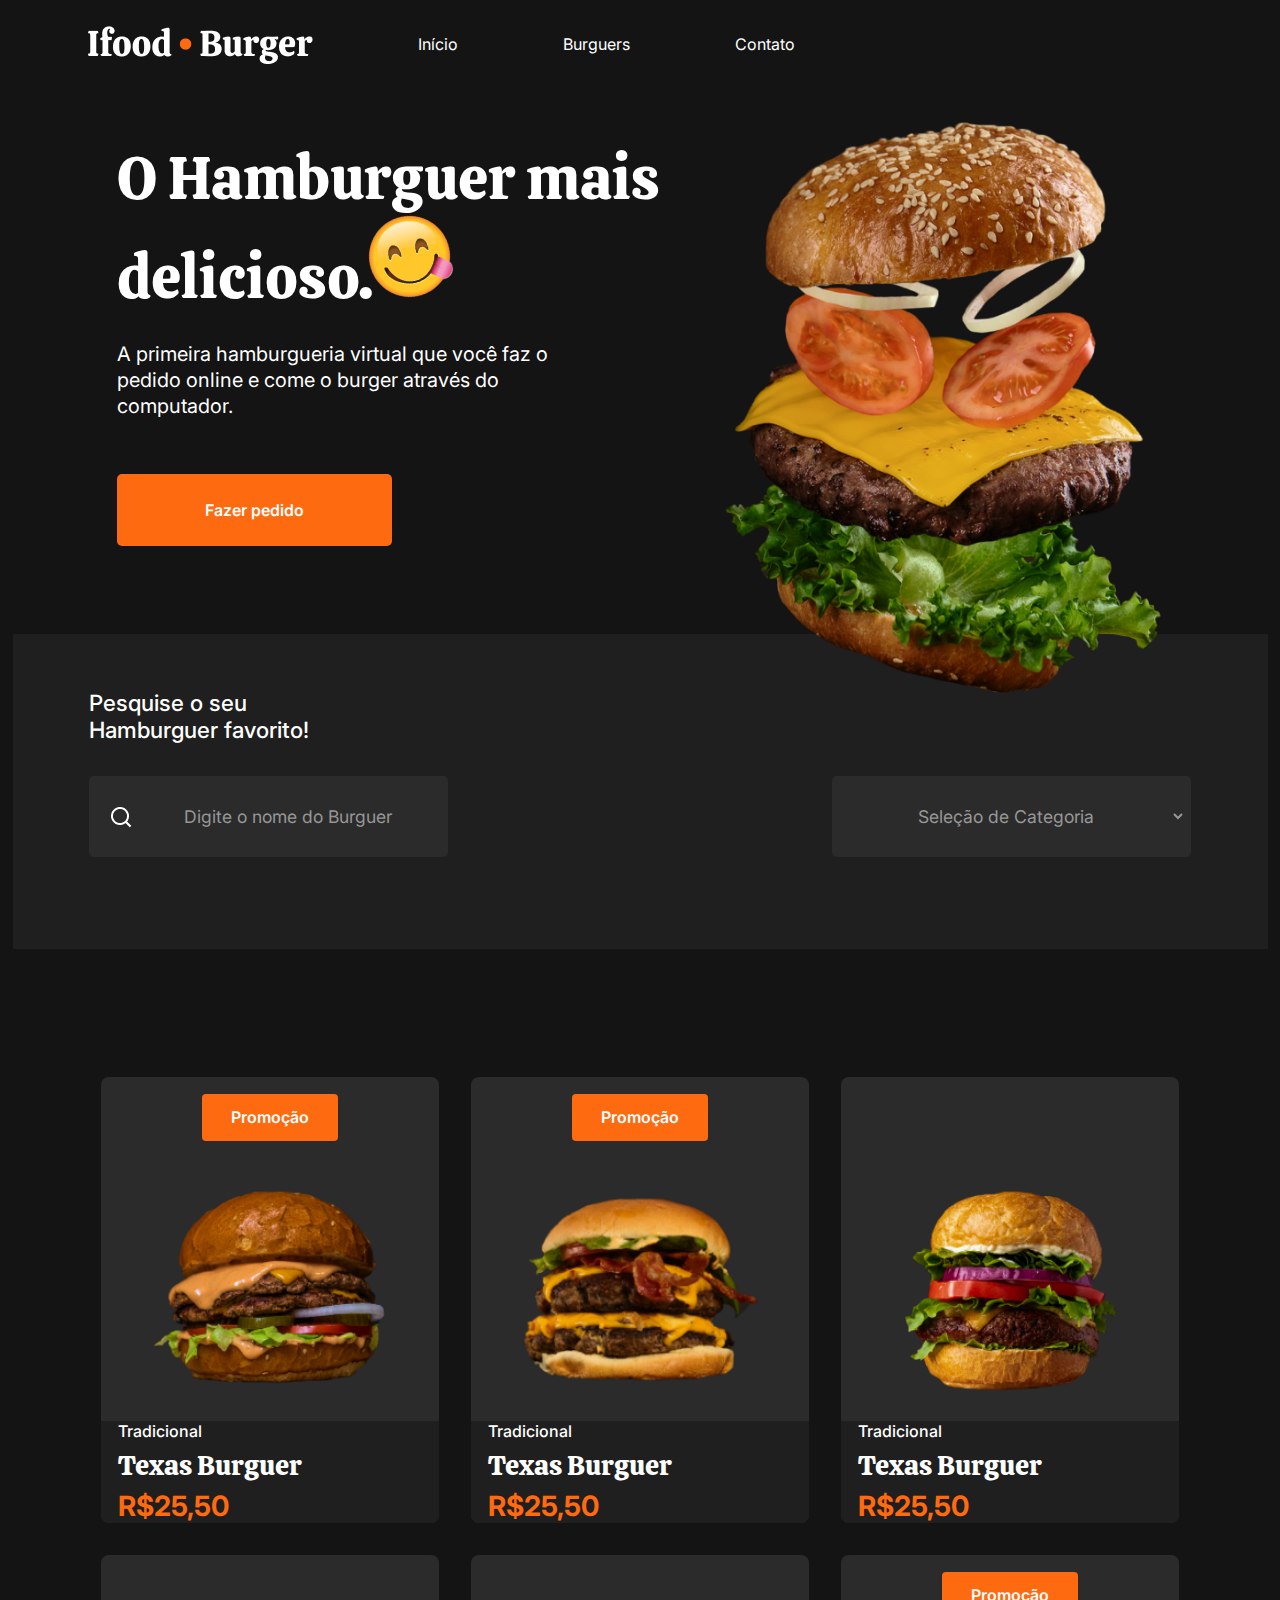
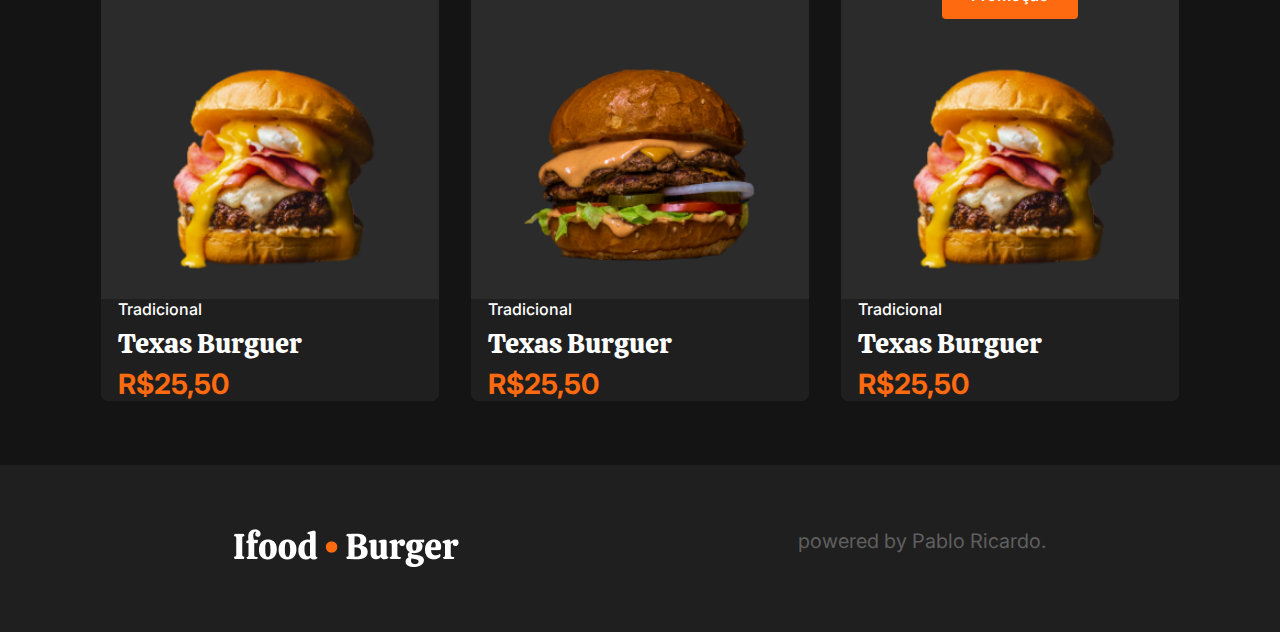
==== Pablo Ricardo - 3B/INDEX - HAMBURGUERIA/view/index.html @ e7a3b38d "Add files via upload" ====
<!DOCTYPE html>
<html lang="pt-br">
        <head>
    <meta charset="UTF-8">
    <meta name="viewport" content="width=device-width, initial-scale=1.0">
    <title>Ifood - Burguer</title>
    <link rel="stylesheet" href="../css/styles.css">
    <link rel="IMAGES-BURGER" type="icon" href="../src/IMAGES-BURGER/Ifood • Burger.png">

        </head>
            <body>
                <!-- Criando menu -->
                    <header id="cabecalho">

                        <!-- Organização do menu -->
                        <nav class="container">
                            <img src="../src/IMAGES-BURGER/Ifood • Burger.png" alt="Hamburguer delicioso gigante">
                            <a class="links-ancora" href="">Início</a>
                            <a class="links-ancora" href="">Burguers</a>
                            <a class="links-ancora" href="">Contato</a>
                        </nav>

                    </header>

                    <!-- Abertura da tag semântica principal -->


                    <section class="section-one">
                
                            <div class="container-one">           

                                    <span class="titulo">O Hamburguer mais delicioso. <img  class="emoji-hungry" src="../src/IMAGES-BURGER/emoji ofc.png" alt="emoji com fome"></span>

                                    <p class="texto-ancora">A primeira hamburgueria virtual que você faz o pedido online e come o burger através do computador.</p>

                                    <button class="btn-pedido">
                                        <span><a href="#" class="btn-texto">Fazer pedido</a></span>
                                    </button>
            
                            </div>
                                    <img src="../src/IMAGES-BURGER/Burger-principal.png" alt="Picture do Burguer Principal" class="burguer-img">


                    </section>

                    <!-- Compartimento da zona de pesquisa -->

                    <section class="section-two">
            
                            <!-- Abertura da pesquisa -->
                                        
                            <h2>Pesquise o seu Hamburguer favorito!</h2>

                            <div class="section-two-inputs">
                                    <input class="inputs lupa" type="search" placeholder="Digite o nome do Burguer">
                                
                                    <select class="inputs categoria">

                                        <option>Seleção de Categoria</option>

                                    </select>
                            </div>

                            <!-- Seleção da categoria -->
                                    <div>

                                    </div>

                    
                    </section>  

                     <!-- Abrindo o catálogo dos burguers -->
                    <main class="source-catalog">
                

                            

                                <!-- Criando propaganda do produto 1 -->

                                <a class="products-item" href="#">
                                    <div class="promocao">Promoção</div>
                                    <img src="../src/IMAGES-BURGER/burger1.png" alt="Hamburguer 1 do catálogo" class="products_image">
                                    <div class="infor">
                                        <span class="products products products-category">Tradicional</span>
                                        <span class="products products products-name">Texas Burguer</span>
                                        <span class="products products products-price">R$25,50</span>
                                    </div>
                                </a>

                                <!-- Propaganda do produto 2 -->

                                <a class="products-item" href="#">
                                    <div class="promocao">Promoção</div>
                                    <img src="../src/IMAGES-BURGER/burger2.png" alt="Hamburguer 2 do catálogo" class="products_image">
                                    <div class="infor">
                                        <span class="products products-category">Tradicional</span>
                                        <span class="products products-name">Texas Burguer</span>
                                        <span class="products products-price">R$25,50</span>
                                    </div>
                                </a>

                                <!-- Propaganda do produto 3 -->

                                <a class="products-item" href="#">

                                    <img src="../src/IMAGES-BURGER/burger3.png" alt="Hamburguer 3 do catálogo" class="products_image">
                                    <div class="infor">
                                        <span class="products products-category">Tradicional</span>
                                        <span class="products products-name">Texas Burguer</span>
                                        <span class="products products-price">R$25,50</span>
                                    </div>
                                </a>

                            

                       
                                <!-- Propaganda do produto 4 -->

                                <a class="products-item" href="#">

                                    <img src="../src/IMAGES-BURGER/burger4.png" alt="Hamburguer 4 do catálogo" class="products_image">
                                    <div class="infor">
                                        <span class="products products-category">Tradicional</span>
                                        <span class="products products-name">Texas Burguer</span>
                                        <span class="products products-price">R$25,50</span>
                                    </div>
                                </a>

                                <!-- Propaganda do produto 5 -->

                                <a class="products-item" href="#">

                                    <img src="../src/IMAGES-BURGER/burger1.png" alt="Hamburguer 5 do catálogo" class="products_image">
                                    <div class="infor">
                                        <span class="products products-category">Tradicional</span>
                                        <span class="products products-name">Texas Burguer</span>
                                        <span class="products products-price">R$25,50</span>
                                    </div>
                                </a>

                                <!-- Propaganda do produto 6 -->

                                <a class="products-item" href="#">
                                    <div class="promocao">Promoção</div>
                                    <img src="../src/IMAGES-BURGER/burger4.png" alt="Hamburguer 6 do catálogo" class="products_image">
                                    <div class="infor">
                                        <span class="products products products-category">Tradicional</span>
                                        <span class="products products products-name">Texas Burguer</span>
                                        <span class="products products products-price">R$25,50</span>
                                    </div>
                                </a>
                                
             
                    </main>
        
                    <footer class="rodape">
                        <img src="../src/IMAGES-BURGER/Ifood • Burger.png" alt="">
                        <p>powered by Pablo Ricardo.</p>
                    </footer>
                    <!-- Início do rodapé -->
            </body> 
        </html>
---- Pablo Ricardo - 3B/INDEX - HAMBURGUERIA/css/styles.css ----
/* Importações de fonte */
       @import url('https://fonts.googleapis.com/css2?family=Calistoga&display=swap');
        @import url('https://fonts.googleapis.com/css2?family=Inter:wght@100..900&display=swap');


        /* FORMATAÇÕES GERAIS */
*{
    margin: 0;
    padding: 0;
    box-sizing: border-box;
}

body{
    background-color: #141414;
    color: white;
 
}

        /* FORMATAÇÃO DO MENU */
#cabecalho{
    display: flex;
    height: 10vh;
    width: 100%;
    max-width: 1255px;
    margin: auto;
    align-items: center;
}

.container{
    display: flex;
    gap: 105px;
    align-items: center;
    width: 100%;
    margin: auto;
    max-width: 1255px;
    padding: 0 6%;
}

.links-ancora{
    text-decoration: none;
    color: white;
    line-height: 33.6px;
    font-size: 1rem;
    font-weight: 400;
    font-family: Inter;
}

    /* FORMATAÇÃO DA PRIMEIRA SECTION */

.section-one{
    display: flex;
    margin: auto;
    margin-top: 4%;
    max-width: 1255px;
    padding: 0 6%;  
    justify-content: space-around;
}


/* formatação dos textos chamativos */
.container-one{
    top: 1%;
    height: 40vh;
    width: 50%;
}

.titulo{
        font-family: calistoga;
        font-weight: 400;
        font-size: 3.75rem;
        line-height: 74px;
}

.emoji-hungry{
    width: 15%;
    rotate: -15deg;
    margin-left: -3%;
    position: relative;
}

.texto-ancora{
    font-family: Inter;
    font-size: 1.25rem;
    font-weight: 400;
    line-height: 26px;
    width: 90%;
    margin-top: 5%;
    justify-content: center;
}

.btn-pedido{
    background-color: #FE6A0F;
    border: none;
    border-radius: 5px;
    width: 50%;
    height: 8vh;
    margin-top: 10%;
    cursor: pointer;
}

/* texto do botão */
.btn-texto{
    font-family: Inter;
    font-weight: 600;
    font-size: 1rem;
    color: white;
    text-decoration: none;
}

.burguer-img{
    width: 40%;
    margin-top: -2%;
}

/* FORMATAÇÃO DA SEGUNDA SECTION */

.section-two{
    max-width: 1255px;
    height: 35vh;
    padding: 0 6%;
    margin: auto;
    margin-top: -5%;
    background-color: #1f1f1f;
}

h2{
    font-family: Inter;
    font-size: 1.4rem;
    font-weight: 500;
    padding-top: 5%;
    width: 25%;
}

.section-two-inputs{
    display: flex;
    justify-content: space-between;
}

.inputs{
    background-color: #2b2b2b;
    border: none;
    border-radius: 5px;
    margin-top: 3%; 
    height: 9vh;
    width: 28vw;
    text-align: center;
    color: #979797;
    font-family: Inter;
    font-size: 1.10rem;
}

.lupa{
    background-image: url(../src/IMAGES-BURGER/lupa.png);
    background-repeat: no-repeat;
    background-position: 20px center;
    padding-left: 5%;
}

.lupa::placeholder{
    color: #979797;
}

.categoria{
    cursor: pointer;
    border: 5px solid #2b2b2b00;
}

/* FORMATAÇÃO DO MENU DE HAMBURGUERS - SECTION 3*/

.source-catalog{
    width: 100%;
    max-width: 1255px;
    display: flex;
    flex-wrap: wrap;
    gap: 32px;
    margin: auto;
    margin-top: 5%;
    justify-content: center;
    padding: 5%;
    height: auto;
    
}


/* PRODUTOS - FORMATAÇÃO */

.products{
    padding-left: 5%;
}

.products-item{
    background-color: #2b2b2b;
    display: flex;
    flex-direction: column;
    justify-content: flex-end;
    width: 30%;
    align-items: center;
    text-decoration: none;
    border-radius: 8px;
    gap: 27px;
}

.products_image{
    width: 70%;
}

.promocao{
    text-align: left;
    text-decoration: none;
    color: white;
    border-radius: 4px;
    background-color: #FE6A0F;
    width: 40%;
    margin:5% 10%;
    padding: 4%;
    text-align: center;
    font-size: 1rem;
    font-weight: 600;
    font-family: Inter;
}

.products-category{

    text-decoration: none;
    color: white;
    font-size: 1rem;
    font-weight: 500;
    font-family: Inter;
}

.products-name{
    font-size: 1.75rem;
    font-weight: 400;
    font-family: calistoga;
    color: white;
}

.products-price{
    font-size: 1.75rem;
    font-weight: 700;
    font-family: Inter;
    color: #FE6A0F;
}

.infor{
    width: 100%;
    background-color: #1f1f1f;
    display: flex;
    flex-direction: column;
    gap: 6px;
    border-bottom-right-radius: 8px;
    border-bottom-left-radius: 8px;
}

.rodape {
    width: 100%;
    padding: 5%;
    display: flex;
    background-color: #1F1F1F;  
    justify-content: space-around;
}

.rodape p{
    font-family: Inter;
    font-weight: 400;
    font-size: 1.25rem;
    color: #5F5F5F;
}
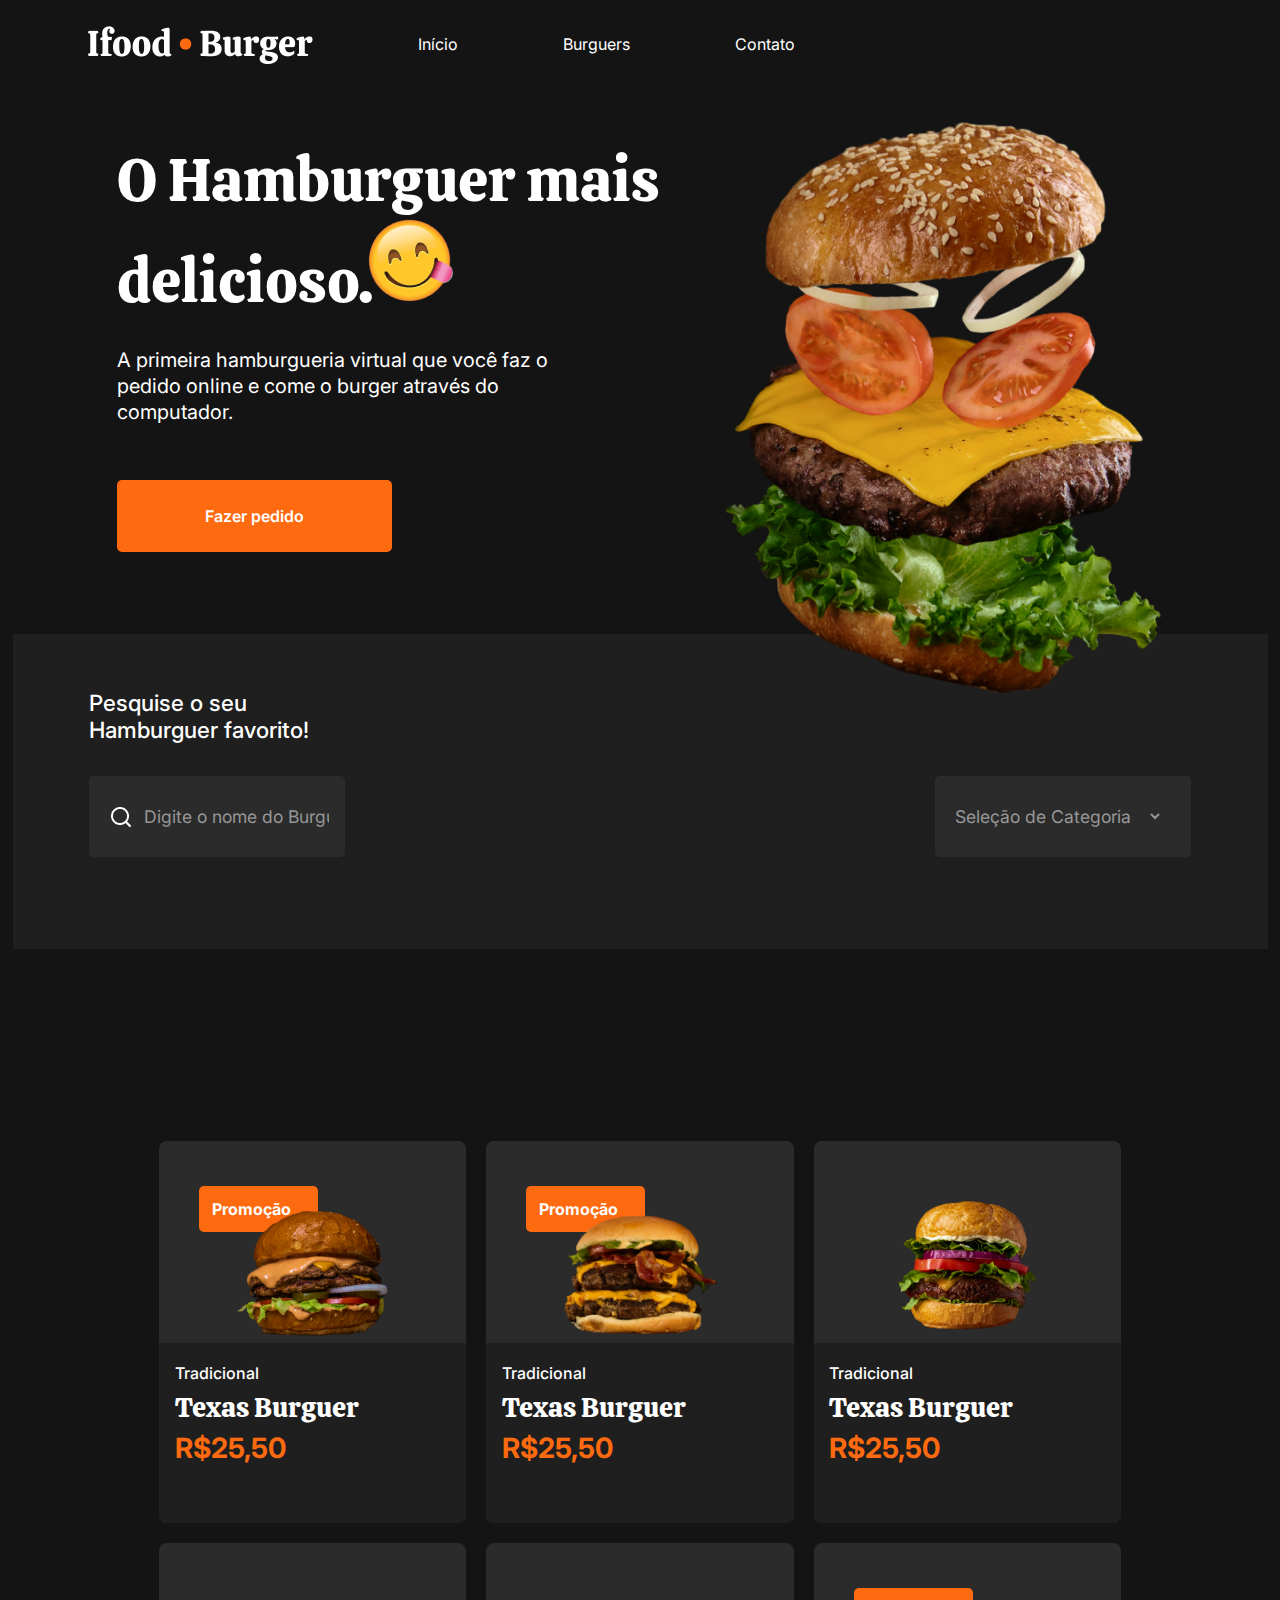
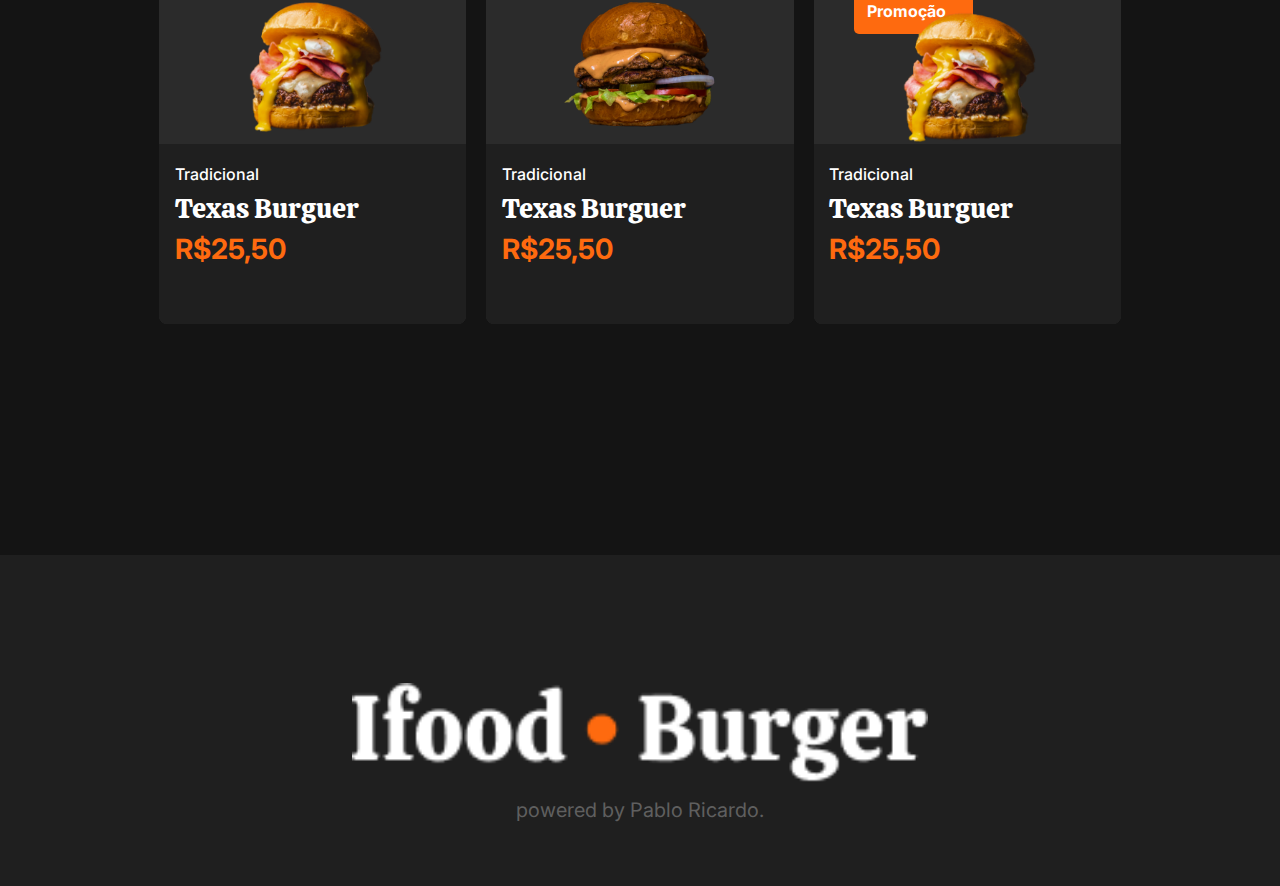
==== commit dd5c077e: "Add files via upload" ====
--- a/Pablo Ricardo - 3B/INDEX - HAMBURGUERIA/view/index.html
+++ b/Pablo Ricardo - 3B/INDEX - HAMBURGUERIA/view/index.html
@@ -60,12 +60,6 @@
 
                                     </select>
                             </div>
-
-                            <!-- Seleção da categoria -->
-                                    <div>
-
-                                    </div>
-
                     
                     </section>  
 
@@ -75,7 +69,8 @@
 
                             
 
-                                <!-- Criando propaganda do produto 1 -->
+                                <section class="principal__products">
+                                    <!-- Criando propaganda do produto 1 -->
 
                                 <a class="products-item" href="#">
                                     <div class="promocao">Promoção</div>
@@ -91,7 +86,7 @@
 
                                 <a class="products-item" href="#">
                                     <div class="promocao">Promoção</div>
-                                    <img src="../src/IMAGES-BURGER/burger2.png" alt="Hamburguer 2 do catálogo" class="products_image">
+                                    <img src="../src/IMAGES-BURGER/burger2.png" alt="" class="products_image">
                                     <div class="infor">
                                         <span class="products products-category">Tradicional</span>
                                         <span class="products products-name">Texas Burguer</span>
@@ -103,7 +98,7 @@
 
                                 <a class="products-item" href="#">
 
-                                    <img src="../src/IMAGES-BURGER/burger3.png" alt="Hamburguer 3 do catálogo" class="products_image">
+                                    <img src="../src/IMAGES-BURGER/burger3.png" alt="" class="products_image">
                                     <div class="infor">
                                         <span class="products products-category">Tradicional</span>
                                         <span class="products products-name">Texas Burguer</span>
@@ -118,7 +113,7 @@
 
                                 <a class="products-item" href="#">
 
-                                    <img src="../src/IMAGES-BURGER/burger4.png" alt="Hamburguer 4 do catálogo" class="products_image">
+                                    <img src="../src/IMAGES-BURGER/burger4.png" alt="" class="products_image">
                                     <div class="infor">
                                         <span class="products products-category">Tradicional</span>
                                         <span class="products products-name">Texas Burguer</span>
@@ -151,6 +146,7 @@
                                 </a>
                                 
              
+                                </section>
                     </main>
         
                     <footer class="rodape">
--- a/Pablo Ricardo - 3B/INDEX - HAMBURGUERIA/css/styles.css
+++ b/Pablo Ricardo - 3B/INDEX - HAMBURGUERIA/css/styles.css
@@ -1,6 +1,6 @@
        /* Importações de fonte */
        @import url('https://fonts.googleapis.com/css2?family=Calistoga&display=swap');
-        @import url('https://fonts.googleapis.com/css2?family=Inter:wght@100..900&display=swap');
+       @import url('https://fonts.googleapis.com/css2?family=Inter:wght@100..900&display=swap');
 
 
         /* FORMATAÇÕES GERAIS */
@@ -36,6 +36,9 @@
     padding: 0 6%;
 }
 
+.container img{
+    cursor: pointer;
+}
 .links-ancora{
     text-decoration: none;
     color: white;
@@ -68,7 +71,6 @@
         font-family: calistoga;
         font-weight: 400;
         font-size: 3.75rem;
-        line-height: 74px;
 }
 
 .emoji-hungry{
@@ -104,7 +106,7 @@
     font-weight: 600;
     font-size: 1rem;
     color: white;
-    text-decoration: none;
+    text-decoration: none;  
 }
 
 .burguer-img{
@@ -142,7 +144,7 @@
     border-radius: 5px;
     margin-top: 3%; 
     height: 9vh;
-    width: 28vw;
+    width: 20vw;
     text-align: center;
     color: #979797;
     font-family: Inter;
@@ -162,65 +164,65 @@
 
 .categoria{
     cursor: pointer;
-    border: 5px solid #2b2b2b00;
+    border-right: 28px solid transparent;
 }
 
 /* FORMATAÇÃO DO MENU DE HAMBURGUERS - SECTION 3*/
 
 .source-catalog{
-    width: 100%;
-    max-width: 1255px;
-    display: flex;
-    flex-wrap: wrap;
-    gap: 32px;
-    margin: auto;
+    display: flex;
     margin-top: 5%;
     justify-content: center;
     padding: 5%;
-    height: auto;
     
 }
 
 
 /* PRODUTOS - FORMATAÇÃO */
 
-.products{
-    padding-left: 5%;
+.principal__products{
+    width: 100%;
+    max-width: 1255px;
+    display: flex;
+    justify-content: center;
+    flex-wrap: wrap;
+    gap: 20px;
+    padding: 64px;
 }
 
 .products-item{
     background-color: #2b2b2b;
     display: flex;
-    flex-direction: column;
-    justify-content: flex-end;
+    justify-content: center;
     width: 30%;
-    align-items: center;
     text-decoration: none;
     border-radius: 8px;
-    gap: 27px;
+    flex-direction: column;
+    padding-top: 45px;
+    
 }
 
 .products_image{
-    width: 70%;
+    width: 50%;
+    margin: auto;
+    z-index: 1;
 }
 
 .promocao{
-    text-align: left;
-    text-decoration: none;
-    color: white;
-    border-radius: 4px;
     background-color: #FE6A0F;
-    width: 40%;
-    margin:5% 10%;
-    padding: 4%;
-    text-align: center;
+    padding: 13px;
+    width: 119px;
     font-size: 1rem;
-    font-weight: 600;
-    font-family: Inter;
+    color: white;
+    font-family: Inter;
+    font-weight: bold;
+    border-radius: 5px;
+    margin-bottom: -25px;
+    margin-left: 40px;
+    display: flex;
 }
 
 .products-category{
-
     text-decoration: none;
     color: white;
     font-size: 1rem;
@@ -244,10 +246,13 @@
 
 .infor{
     width: 100%;
+    height: 20vh;
     background-color: #1f1f1f;
     display: flex;
     flex-direction: column;
+    padding-left: 5%;
     gap: 6px;
+    padding-top: 20px;
     border-bottom-right-radius: 8px;
     border-bottom-left-radius: 8px;
 }
@@ -257,7 +262,7 @@
     padding: 5%;
     display: flex;
     background-color: #1F1F1F;  
-    justify-content: space-around;
+    justify-content: space-between;
 }
 
 .rodape p{
@@ -265,4 +270,128 @@
     font-weight: 400;
     font-size: 1.25rem;
     color: #5F5F5F;
+}
+
+    /* APLICANDO RESPONSIVIDADE */
+@media (max-width:430px){
+
+    /* FORMATAÇÃO RESPONSIVA DO MENU */
+
+    .links-ancora{
+        display: none;
+    }
+
+    .container{
+        max-width: 390px;
+        flex-direction: column;
+        gap: 0px;
+        font-size: 0.8rem;
+        margin-top: 7%;
+    }
+
+    .titulo{
+        font-size: 2.5rem;
+    }
+
+    .texto-ancora{
+        width: 100%;
+        line-height: 30px;
+        justify-content: justify;
+    }
+
+
+    /* FORMATAÇÃO RESPONSIVA SECTION ONE */
+    .btn-pedido{
+        width: 100%;
+    }
+
+    .section-one{
+        flex-direction: column;
+        margin-top: 10%;
+        gap: 50px;
+    }
+
+    .container-one{
+        max-width: 320px;
+        margin: auto;
+        width: 100%;
+        gap: 30px;
+    }
+
+    .burguer-img{
+        width: 60%;
+        margin: auto;
+    }
+
+    /* FORMATAÇÃO RESPONSIVA SECTION TWO */
+    .section-two{
+        max-width: 320px;
+        margin: auto;
+        margin-top: 0;
+        gap: 30px;
+        height: 45vh;
+    }
+    .section-two-inputs{
+        flex-direction: column;
+        justify-content: center;
+    }
+
+    h2{
+        width: 100%;
+        padding-top: 20%;
+    }
+
+    .inputs{
+        width: 100%;
+        margin-top: 12%;
+    }
+
+    .lupa::placeholder{
+        font-size: 1rem;
+        padding-left: 10%;
+        
+    }
+    /* FORMATAÇÃO RESPONSIVA SECTION THREE */
+    .principal__products{
+        flex-direction: column; 
+        max-width: 320px;
+        margin: auto;
+        padding: 0;
+    }
+
+    .source-catalog{
+        margin-top: 10%;
+    }
+
+    .products-item{
+        width: 100%;
+        margin: auto;
+    }
+    .products_image{
+        width: 60%;
+    }
+}
+
+/* FORMATAÇÃO RODAPÉ */
+
+.rodape{
+    margin-top: 8%;
+    padding-top: 10%;
+    flex-direction: column;
+    gap: 15px;
+}
+
+.rodape p{
+    margin: auto;
+}
+
+.rodape img{
+    width: 50%;
+    margin: auto;
+}
+
+@media (max-width:375px){
+    .section-one{
+        gap: 90px;
+    }
 }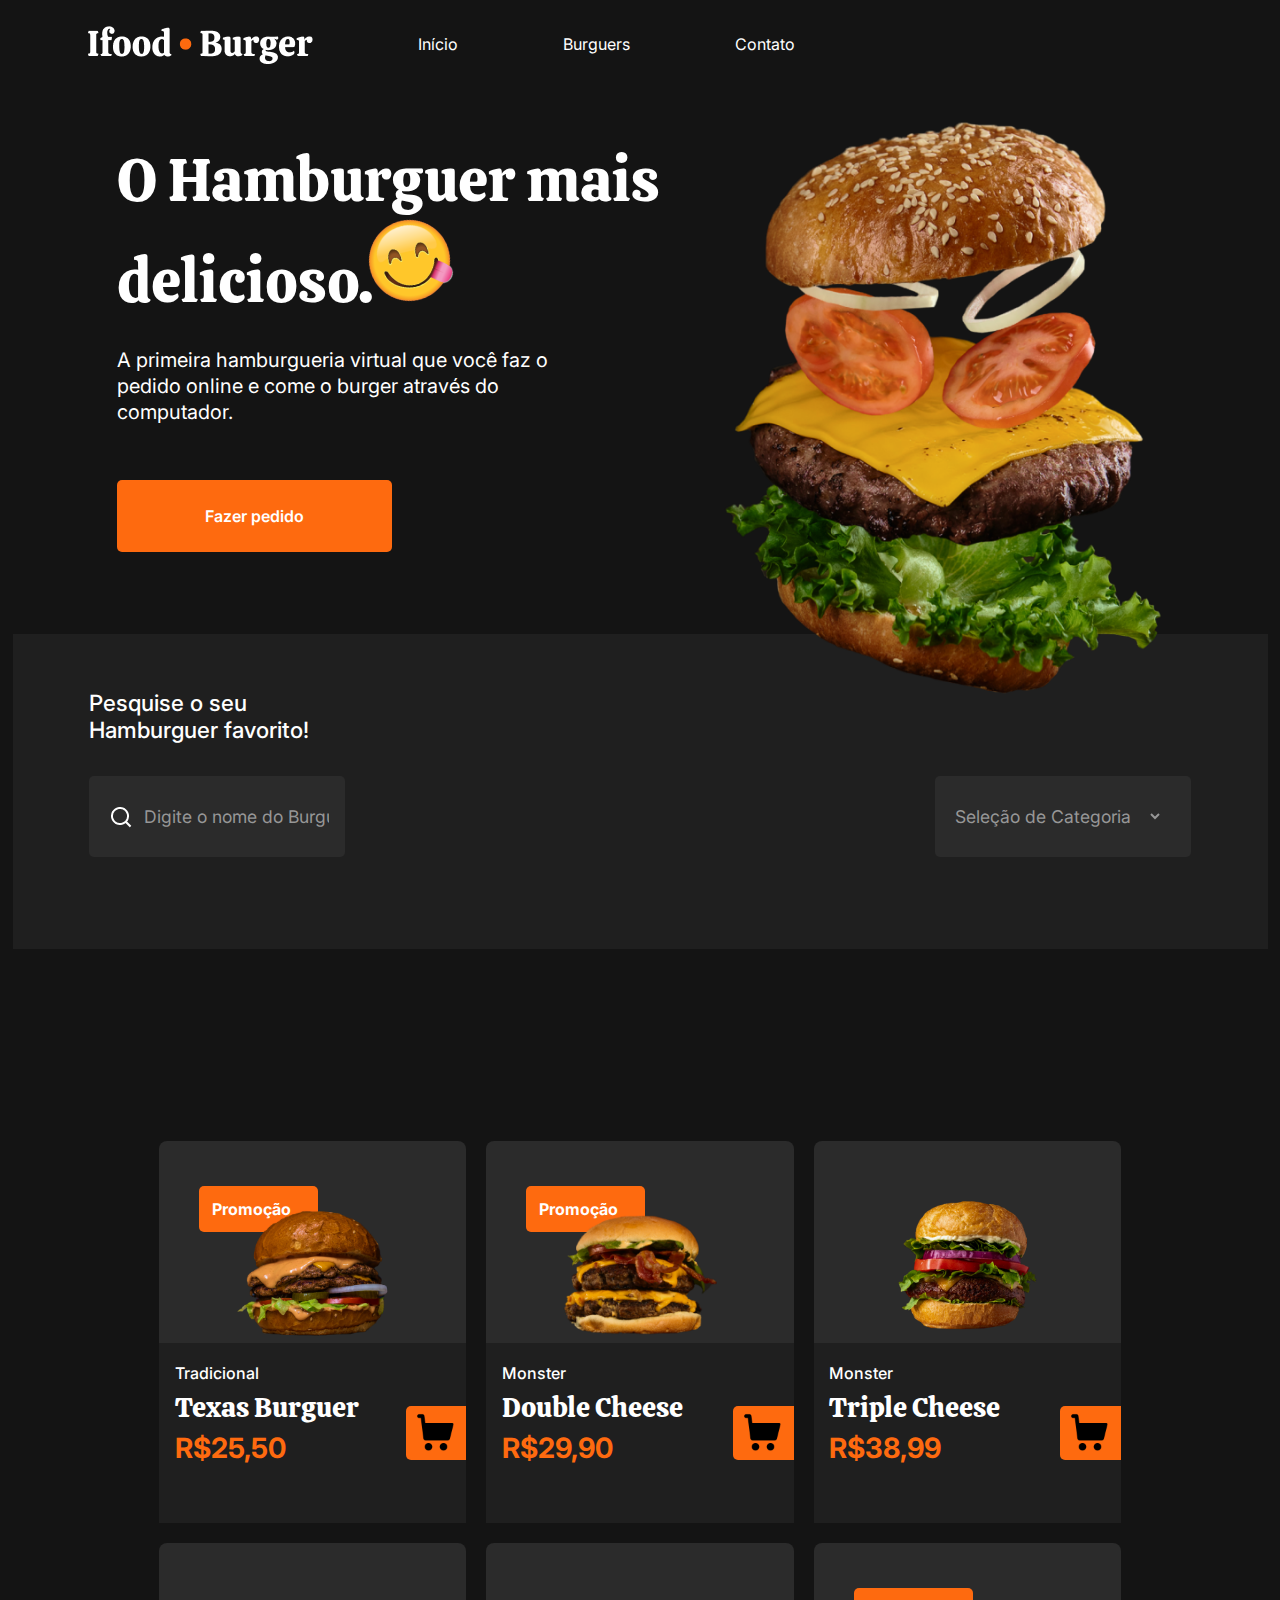
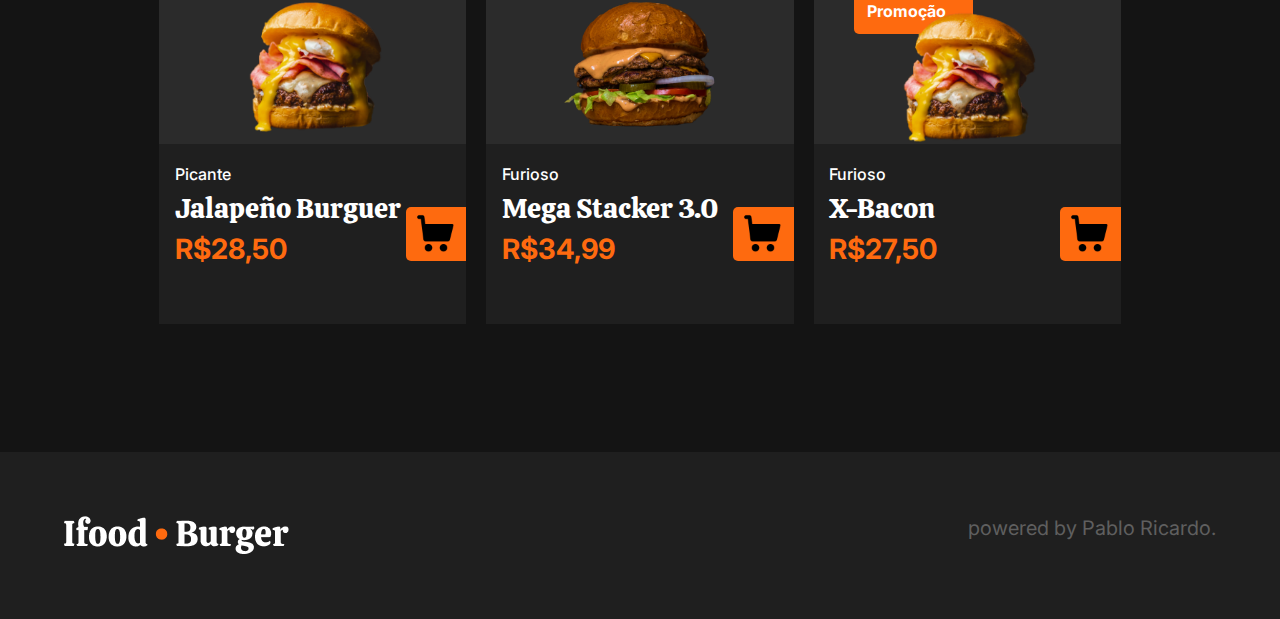
==== commit cd359cef: "Add files via upload" ====
--- a/Pablo Ricardo - 3B/INDEX - HAMBURGUERIA/view/index.html
+++ b/Pablo Ricardo - 3B/INDEX - HAMBURGUERIA/view/index.html
@@ -1,158 +1,244 @@
 <!DOCTYPE html>
 <html lang="pt-br">
-        <head>
-    <meta charset="UTF-8">
-    <meta name="viewport" content="width=device-width, initial-scale=1.0">
-    <title>Ifood - Burguer</title>
-    <link rel="stylesheet" href="../css/styles.css">
-    <link rel="IMAGES-BURGER" type="icon" href="../src/IMAGES-BURGER/Ifood • Burger.png">
-
-        </head>
-            <body>
-                <!-- Criando menu -->
-                    <header id="cabecalho">
-
-                        <!-- Organização do menu -->
-                        <nav class="container">
-                            <img src="../src/IMAGES-BURGER/Ifood • Burger.png" alt="Hamburguer delicioso gigante">
-                            <a class="links-ancora" href="">Início</a>
-                            <a class="links-ancora" href="">Burguers</a>
-                            <a class="links-ancora" href="">Contato</a>
-                        </nav>
-
-                    </header>
-
-                    <!-- Abertura da tag semântica principal -->
-
-
-                    <section class="section-one">
+
+<head>
+<meta charset="UTF-8">
+<meta name="viewport" content="width=device-width, initial-scale=1.0">
+<title>Ifood - Burguer</title>
+<link rel="stylesheet" href="../css/styles.css">
+<link rel="IMAGES-BURGER" type="icon" href="../src/IMAGES-BURGER/Ifood • Burger.png">
+<link rel="shortcut icon" href="../src/IMAGES-BURGER/burguer-logo-favicon.ico" type="image/x-icon">
+
+</head>
+<body>
+<!-- Criando menu -->
+    <header id="cabecalho">
+
+        <!-- Organização do menu -->
+        <nav class="container">
+            <img src="../src/IMAGES-BURGER/Ifood • Burger.png" alt="Hamburguer delicioso gigante">
+            <a class="links-ancora" href="">Início</a>
+            <a class="links-ancora" href="#source-catalog">Burguers</a>
+            <a class="links-ancora" href="">Contato</a>
+        </nav>
+
+    </header>
+
+        <!-- Abertura da tag semântica principal -->
+
+
+    <section class="section-one">
+
+            <div class="container-one">           
+
+                <span class="titulo">O Hamburguer mais delicioso. <img  class="emoji-hungry" src="../src/IMAGES-BURGER/emoji ofc.png" alt="emoji com fome"></span>
+
+                <p class="texto-ancora">A primeira hamburgueria virtual que você faz o pedido online e come o burger através do computador.</p>
+
+                <button class="btn-pedido">
+                    <span class="btn-texto">Fazer pedido</span>
+                </button>
+
+            </div>
+            <img src="../src/IMAGES-BURGER/Burger-principal.png" alt="Picture do Burguer Principal" class="burguer-img">
+
+
+    </section>
+
+    <!-- Compartimento da zona de pesquisa -->
+
+    <section class="section-two">
+
+            <!-- Abertura da pesquisa -->
+                        
+            <h2>Pesquise o seu Hamburguer favorito!</h2>
+
+            <div class="section-two-inputs">
+                <input class="inputs lupa" type="search" placeholder="Digite o nome do Burguer">
+            
+                <select class="inputs categoria">
+
+                    <option>Seleção de Categoria</option>
+
+                </select>
+            </div>
+    
+    </section>  
+
+        <!-- Abrindo o catálogo dos burguers -->
+    <main id="source-catalog">
+
+        <section class="principal__products">
+                    <!-- Criando propaganda do produto 1 -->
+
+            <a class="products-item" href="#">
+                <div class="promocao">Promoção</div>
+                <img src="../src/IMAGES-BURGER/burger1.png" alt="Hamburguer 1 do catálogo" class="products_image">
+                <div class="infoTotal">
+                    <div class="infor">
+                        <span class="products products products-category">Tradicional</span>
+                        <span class="products products products-name">Texas Burguer</span>
+                        <span class="products products products-price">R$25,50</span>
+                    </div>
+
+                    <button class="buyItem"
+                    onclick="pedido(event)"
+                    data-category="Tradicional"
+                    data-name="Texas Burguer"
+                    data-price="25.50"
+                    ></button>
+                    
+                </div>
+            </a>
+
+            <!-- Propaganda do produto 2 -->
+
+            <a class="products-item" href="#">
+                <div class="promocao">Promoção</div>
+                <img src="../src/IMAGES-BURGER/burger2.png" alt="" class="products_image">
+                <div class="infoTotal">
+                    <div class="infor">
+                        <span class="products products products-category">Monster</span>
+                        <span class="products products products-name">Double Cheese</span>
+                        <span class="products products products-price">R$29,90</span>
+                    </div>
+
+                    <button class="buyItem"
+                    onclick="pedido(event)"
+                    data-category="Monster"
+                    data-name="Double Cheese"
+                    data-price="29.90"
+                    ></button>
+                    
+                </div>
+            </a>
+
+            <!-- Propaganda do produto 3 -->
+
+            <a class="products-item" href="#">
+
+                <img src="../src/IMAGES-BURGER/burger3.png" alt="" class="products_image">
+                <div class="infoTotal">
+                    <div class="infor">
+                        <span class="products products products-category">Monster</span>
+                        <span class="products products products-name">Triple Cheese</span>
+                        <span class="products products products-price">R$38,99</span>
+                    </div>
+
+                    <button class="buyItem"
+                    onclick="pedido(event)"
+                    data-name="Triple Cheese"
+                    data-price="38.99"
+                    ></button>
+                    
+                </div>
+            </a>
+
+        
+
+    
+            <!-- Propaganda do produto 4 -->
+
+            <a class="products-item" href="#">
+
+                <img src="../src/IMAGES-BURGER/burger4.png" alt="" class="products_image">
+                <div class="infoTotal">
+                    <div class="infor">
+                        <span class="products products products-category">Picante</span>
+                        <span class="products products products-name">Jalapeño Burguer</span>
+                        <span class="products products products-price">R$28,50</span>
+                    </div>
+
+                    <button class="buyItem"
+                    onclick="pedido(event)"
+                    data-name="Jalapeño Burguer"
+                    data-price="28.50"
+                    ></button>
+                    
+                </div>
+            </a>
+
+            <!-- Propaganda do produto 5 -->
+
+            <a class="products-item" href="#">
+
+                <img src="../src/IMAGES-BURGER/burger1.png" alt="Hamburguer 5 do catálogo" class="products_image">
+                <div class="infoTotal">
+                    <div class="infor">
+                        <span class="products products products-category">Furioso</span>
+                        <span class="products products products-name">Mega Stacker 3.0</span>
+                        <span class="products products products-price">R$34,99</span>
+                    </div>
+
+                    <button class="buyItem"
+                    onclick="pedido(event)"
+                    data-name="Mega Stacker 3.0"
+                    data-price="34.99"
+                    ></button>
+                    
+                </div>
+            </a>
+
+            <!-- Propaganda do produto 6 -->
+
+            <a class="products-item" href="#">
+                <div class="promocao">Promoção</div>
+                <img src="../src/IMAGES-BURGER/burger4.png" alt="Hamburguer 6 do catálogo" class="products_image">
+                <div class="infoTotal">
+                    <div class="infor">
+                        <span class="products products products-category">Furioso</span>
+                        <span class="products products products-name">X-Bacon</span>
+                        <span class="products products products-price">R$27,50</span>
+                    </div>
+
+                    <button class="buyItem"
+                    onclick="pedido(event)"
+                    data-name="X-Bacon"
+                    data-price="27.50"
+                    ></button>
+                    
+                </div>
+            </a>
+            
+
+        </section>
+    </main>
+
+    <footer class="rodape">
+        <img src="../src/IMAGES-BURGER/Ifood • Burger.png" alt="">
+        <p>powered by Pablo Ricardo.</p>
+    </footer>
+
+        <!--Modal-->
+        <section id="modal">
+            <div class="modal__container">
+                <img src="../src/IMAGES-BURGER/Ifood • Burger.png" alt="">
+                <h2>Seu carrinho</h2>
                 
-                            <div class="container-one">           
-
-                                    <span class="titulo">O Hamburguer mais delicioso. <img  class="emoji-hungry" src="../src/IMAGES-BURGER/emoji ofc.png" alt="emoji com fome"></span>
-
-                                    <p class="texto-ancora">A primeira hamburgueria virtual que você faz o pedido online e come o burger através do computador.</p>
-
-                                    <button class="btn-pedido">
-                                        <span><a href="#" class="btn-texto">Fazer pedido</a></span>
-                                    </button>
-            
-                            </div>
-                                    <img src="../src/IMAGES-BURGER/Burger-principal.png" alt="Picture do Burguer Principal" class="burguer-img">
-
-
-                    </section>
-
-                    <!-- Compartimento da zona de pesquisa -->
-
-                    <section class="section-two">
-            
-                            <!-- Abertura da pesquisa -->
-                                        
-                            <h2>Pesquise o seu Hamburguer favorito!</h2>
-
-                            <div class="section-two-inputs">
-                                    <input class="inputs lupa" type="search" placeholder="Digite o nome do Burguer">
-                                
-                                    <select class="inputs categoria">
-
-                                        <option>Seleção de Categoria</option>
-
-                                    </select>
-                            </div>
-                    
-                    </section>  
-
-                     <!-- Abrindo o catálogo dos burguers -->
-                    <main class="source-catalog">
-                
-
-                            
-
-                                <section class="principal__products">
-                                    <!-- Criando propaganda do produto 1 -->
-
-                                <a class="products-item" href="#">
-                                    <div class="promocao">Promoção</div>
-                                    <img src="../src/IMAGES-BURGER/burger1.png" alt="Hamburguer 1 do catálogo" class="products_image">
-                                    <div class="infor">
-                                        <span class="products products products-category">Tradicional</span>
-                                        <span class="products products products-name">Texas Burguer</span>
-                                        <span class="products products products-price">R$25,50</span>
-                                    </div>
-                                </a>
-
-                                <!-- Propaganda do produto 2 -->
-
-                                <a class="products-item" href="#">
-                                    <div class="promocao">Promoção</div>
-                                    <img src="../src/IMAGES-BURGER/burger2.png" alt="" class="products_image">
-                                    <div class="infor">
-                                        <span class="products products-category">Tradicional</span>
-                                        <span class="products products-name">Texas Burguer</span>
-                                        <span class="products products-price">R$25,50</span>
-                                    </div>
-                                </a>
-
-                                <!-- Propaganda do produto 3 -->
-
-                                <a class="products-item" href="#">
-
-                                    <img src="../src/IMAGES-BURGER/burger3.png" alt="" class="products_image">
-                                    <div class="infor">
-                                        <span class="products products-category">Tradicional</span>
-                                        <span class="products products-name">Texas Burguer</span>
-                                        <span class="products products-price">R$25,50</span>
-                                    </div>
-                                </a>
-
-                            
-
-                       
-                                <!-- Propaganda do produto 4 -->
-
-                                <a class="products-item" href="#">
-
-                                    <img src="../src/IMAGES-BURGER/burger4.png" alt="" class="products_image">
-                                    <div class="infor">
-                                        <span class="products products-category">Tradicional</span>
-                                        <span class="products products-name">Texas Burguer</span>
-                                        <span class="products products-price">R$25,50</span>
-                                    </div>
-                                </a>
-
-                                <!-- Propaganda do produto 5 -->
-
-                                <a class="products-item" href="#">
-
-                                    <img src="../src/IMAGES-BURGER/burger1.png" alt="Hamburguer 5 do catálogo" class="products_image">
-                                    <div class="infor">
-                                        <span class="products products-category">Tradicional</span>
-                                        <span class="products products-name">Texas Burguer</span>
-                                        <span class="products products-price">R$25,50</span>
-                                    </div>
-                                </a>
-
-                                <!-- Propaganda do produto 6 -->
-
-                                <a class="products-item" href="#">
-                                    <div class="promocao">Promoção</div>
-                                    <img src="../src/IMAGES-BURGER/burger4.png" alt="Hamburguer 6 do catálogo" class="products_image">
-                                    <div class="infor">
-                                        <span class="products products products-category">Tradicional</span>
-                                        <span class="products products products-name">Texas Burguer</span>
-                                        <span class="products products products-price">R$25,50</span>
-                                    </div>
-                                </a>
-                                
-             
-                                </section>
-                    </main>
-        
-                    <footer class="rodape">
-                        <img src="../src/IMAGES-BURGER/Ifood • Burger.png" alt="">
-                        <p>powered by Pablo Ricardo.</p>
-                    </footer>
-                    <!-- Início do rodapé -->
-            </body> 
-        </html>+                <div class="modal__conteudo">
+                    <div class="modal__conteudo__container">
+                        
+                    </div>
+                </div>
+                <p class="totalPagar">
+                    Total a pagar:
+                    <span class="total">0.00</span>
+                </p>
+                <h3 class="endereco">Endereço</h3>
+                <input 
+                    class="endereco__campo"
+                    type="text" placeholder="Digite seu endereço completo..."
+                 >
+                <div class="finalizar">
+                    <div class="finalizarFechar">
+                        Fechar
+                    </div>
+                    <button>Finalizar Pedido</button>
+                </div>
+            </div>
+        </section>
+        <!--Fim Modal-->
+
+        <script src="../js/script.js"></script>
+</body> 
+</html>--- a/Pablo Ricardo - 3B/INDEX - HAMBURGUERIA/css/styles.css
+++ b/Pablo Ricardo - 3B/INDEX - HAMBURGUERIA/css/styles.css
@@ -8,6 +8,7 @@
     margin: 0;
     padding: 0;
     box-sizing: border-box;
+    scroll-behavior: smooth;
 }
 
 body{
@@ -98,6 +99,10 @@
     height: 8vh;
     margin-top: 10%;
     cursor: pointer;
+}
+
+.btn-pedido:hover{
+    background-color: #dd6114;
 }
 
 /* texto do botão */
@@ -169,7 +174,7 @@
 
 /* FORMATAÇÃO DO MENU DE HAMBURGUERS - SECTION 3*/
 
-.source-catalog{
+#source-catalog{
     display: flex;
     margin-top: 5%;
     justify-content: center;
@@ -247,7 +252,7 @@
 .infor{
     width: 100%;
     height: 20vh;
-    background-color: #1f1f1f;
+    margin: auto;
     display: flex;
     flex-direction: column;
     padding-left: 5%;
@@ -256,6 +261,154 @@
     border-bottom-right-radius: 8px;
     border-bottom-left-radius: 8px;
 }
+
+.infoTotal{
+    display: flex;
+    background-color: #1f1f1f;
+}
+
+.buyItem{
+    background-color:#FE6A0F;
+    background-image: url(../src/IMAGES-BURGER/shopping-cart.png);
+    background-repeat: no-repeat;
+    background-position: center;
+    width: 25%;
+    height: 6vh;
+    border-top-left-radius: 5px;
+    border-bottom-left-radius: 5px;
+    border: none;
+    display: flex;
+    margin: auto;
+    transition: all 0.3s;
+}
+
+.buyItem:hover{
+    background-color:#e26010;
+    width: 30%;
+    transition: all 0.3s;
+}
+#modal {
+    background-color: rgba(0, 0, 0, 0.5);
+    width: 100%;
+    height: 100vh;
+    position: fixed;
+    top: 0;
+    left: 0;
+    display: none;
+    justify-content: center;
+    align-items: center;
+    z-index: 1;
+    /* Barra de Rolagem */
+    overflow: auto;
+}
+
+/* Modal */
+.modal__container {
+    width: 100%;
+    max-width: 653px;
+    background-color:#1F1F1F;
+    display: flex;
+    flex-direction: column;
+    justify-content: center;
+    align-items: center;
+    padding: 5% 4%;
+    border-radius: 4px;
+}
+
+.modal__container h2 {
+    width: 100%;
+    margin-top: 1%;
+    text-align: center;
+}
+
+.modal__conteudo {
+    width: 100%;
+    max-width: 582px;
+    margin-top: 22px;
+    display: flex;
+    justify-content: space-around;
+    align-items: center;
+    font-size: 1.1rem;
+    font-family: Inter;
+ 
+}
+
+.buttonModalRemove {
+    font-size: 1.1rem;
+    font-family: Inter;
+    font-weight: bold;
+    border: none;
+    background-color: #FF3131;
+    color: #f6f7f8;
+    padding: 5px;
+    border-radius: 5px;
+    cursor: pointer;
+}
+
+.modal__conteudo__container {
+    width: 80%;
+    display: flex;
+    flex-direction: column;
+    gap: 10px;  
+}
+
+.endereco {
+    font-family: Inter;
+    margin-top: 14px;
+    margin-bottom: 4px;
+}
+
+.endereco__campo {
+    width: 100%;
+    max-width: 582px;
+    padding: 8px;
+    border-radius: 4px;
+    border: none;
+    outline: none;
+    font-size: 1rem;
+}
+
+.endereco__campo::placeholder {
+    color: #C1C1C1;
+}
+
+.totalPagar{
+    font-family: Inter;
+    font-size: 1.25rem;
+    margin: 5% auto;
+
+}
+.finalizar {
+    margin-top: 32px;
+    width: 100%;
+    max-width: 582px;
+    display: flex;
+    align-items: center;
+    justify-content: space-between;
+    font-size: 1rem;
+    font-family: Inter;
+    cursor: pointer;
+}
+
+.finalizar button {
+    width: 100%;
+    max-width: 191px;
+    height: 6vh;
+    padding: 8px;
+    font-size: 1rem;
+    font-family: Inter;
+    font-weight: bold;
+    color: #f6f7f8;
+    background-color: #5ad40fb7;
+    border: none;
+    border-radius: 4px;
+    cursor: pointer;
+}
+
+.finalizar button:hover{
+    background-color: #43990db7;    
+}
+/*Fim Modal*/
 
 .rodape {
     width: 100%;
@@ -370,9 +523,13 @@
     .products_image{
         width: 60%;
     }
-}
-
-/* FORMATAÇÃO RODAPÉ */
+
+    #modal{
+        max-width: 400px;
+       
+    }
+
+    /* FORMATAÇÃO RODAPÉ */
 
 .rodape{
     margin-top: 8%;
@@ -390,6 +547,8 @@
     margin: auto;
 }
 
+}
+
 @media (max-width:375px){
     .section-one{
         gap: 90px;
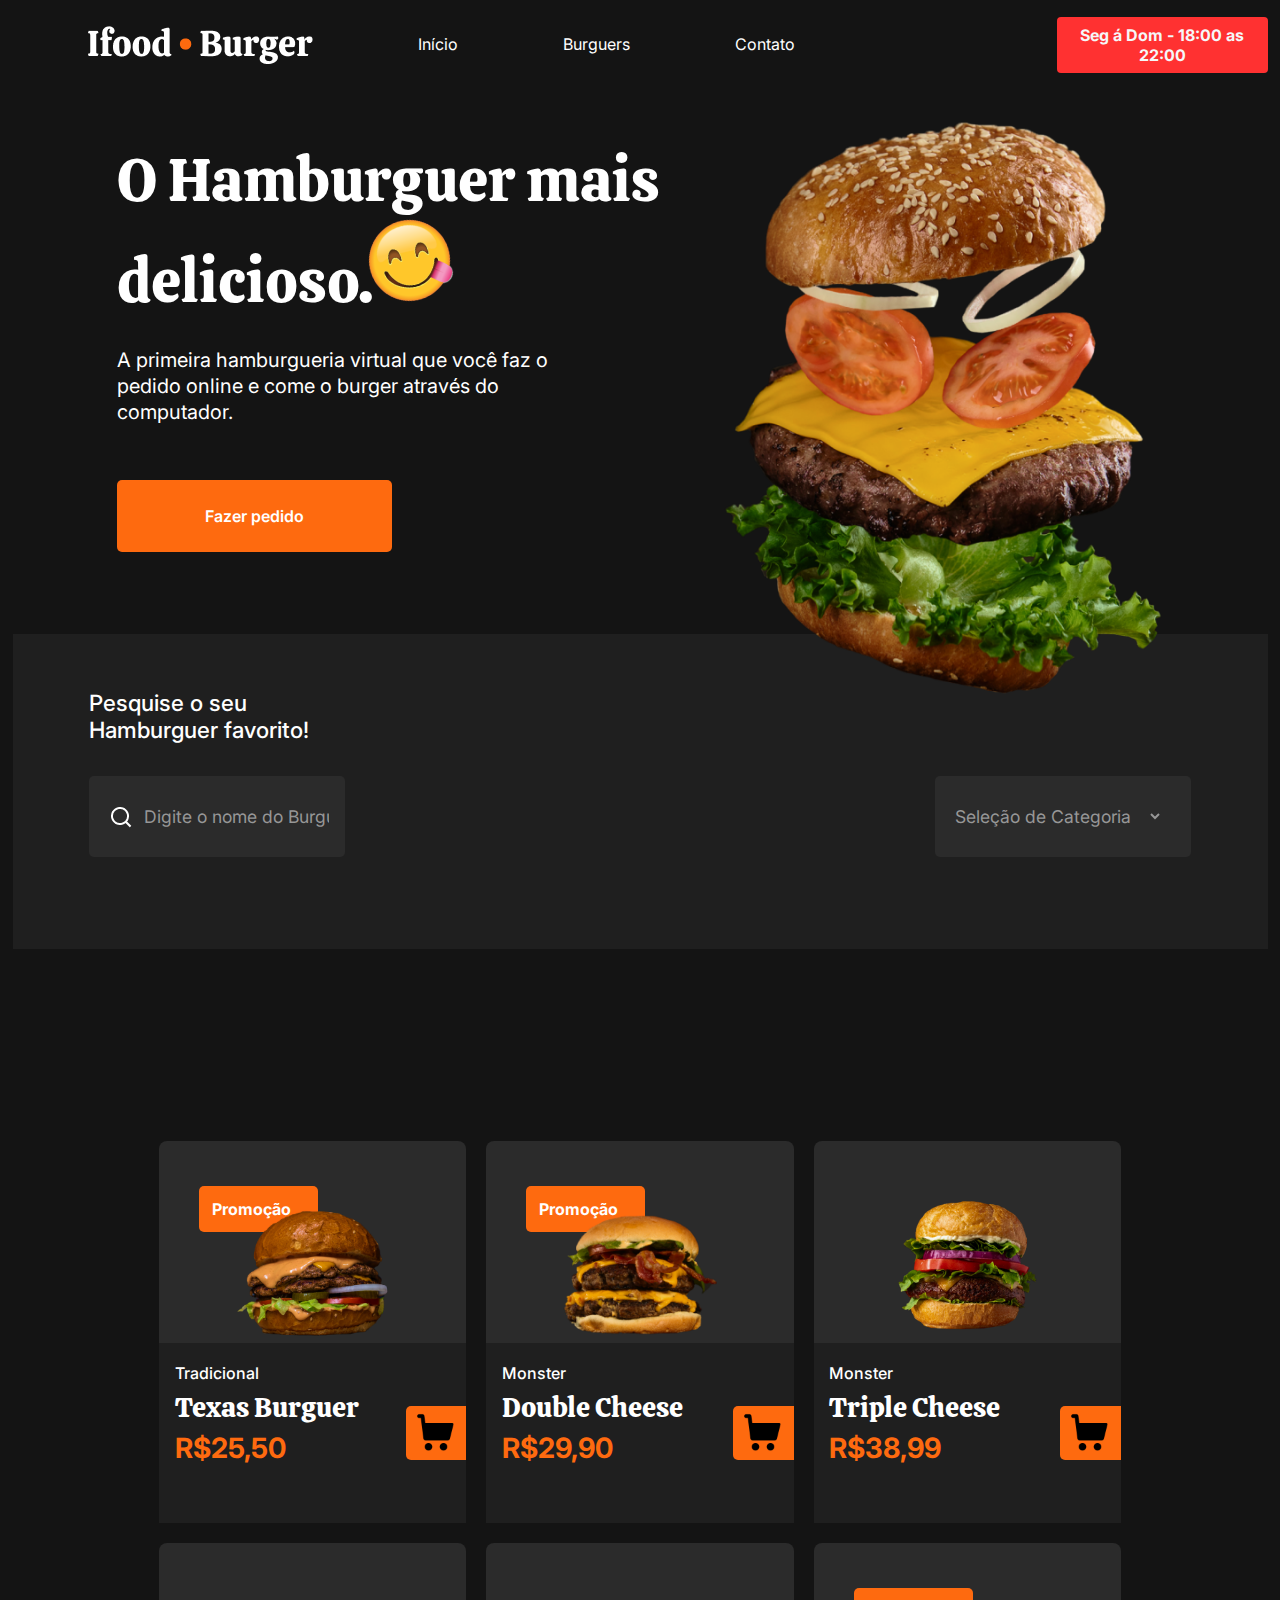
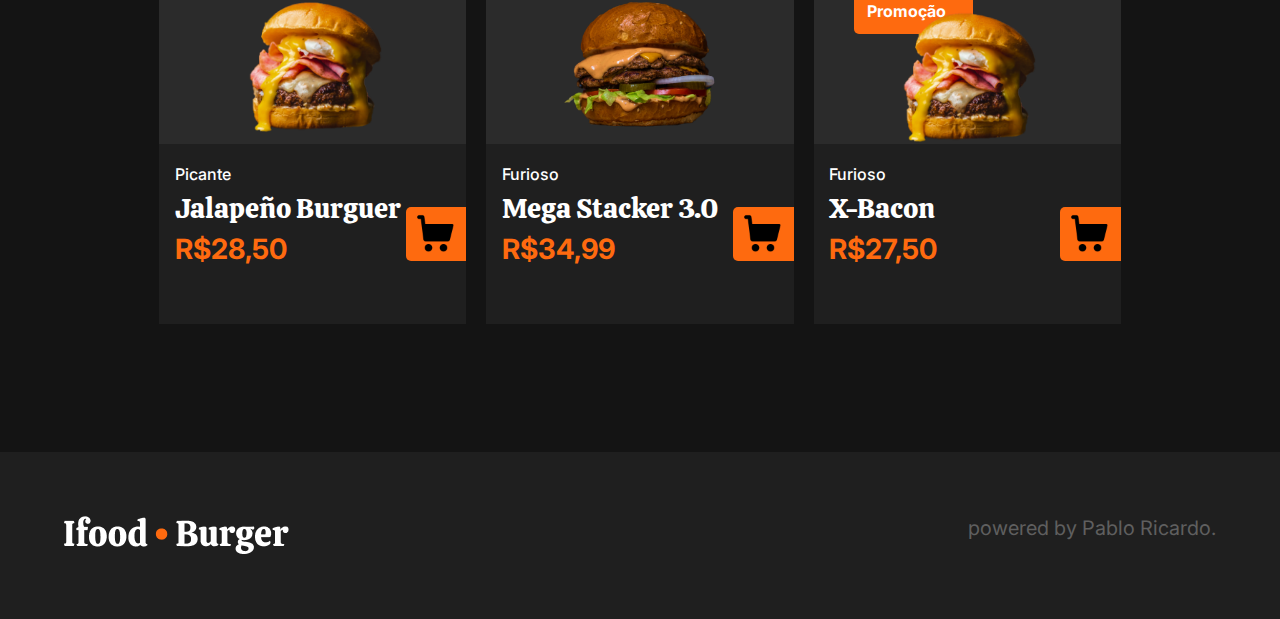
==== commit c5001e2a: "Add files via upload" ====
--- a/Pablo Ricardo - 3B/INDEX - HAMBURGUERIA/view/index.html
+++ b/Pablo Ricardo - 3B/INDEX - HAMBURGUERIA/view/index.html
@@ -2,16 +2,17 @@
 <html lang="pt-br">
 
 <head>
-<meta charset="UTF-8">
-<meta name="viewport" content="width=device-width, initial-scale=1.0">
-<title>Ifood - Burguer</title>
-<link rel="stylesheet" href="../css/styles.css">
-<link rel="IMAGES-BURGER" type="icon" href="../src/IMAGES-BURGER/Ifood • Burger.png">
-<link rel="shortcut icon" href="../src/IMAGES-BURGER/burguer-logo-favicon.ico" type="image/x-icon">
+    <meta charset="UTF-8">
+    <meta name="viewport" content="width=device-width, initial-scale=1.0">
+    <title>Ifood - Burguer</title>
+    <link rel="stylesheet" href="../css/styles.css">
+    <link rel="IMAGES-BURGER" type="icon" href="../src/IMAGES-BURGER/Ifood • Burger.png">
+    <link rel="shortcut icon" href="../src/IMAGES-BURGER/burguer-logo-favicon.ico" type="image/x-icon">
 
 </head>
+
 <body>
-<!-- Criando menu -->
+    <!-- Criando menu -->
     <header id="cabecalho">
 
         <!-- Organização do menu -->
@@ -21,26 +22,29 @@
             <a class="links-ancora" href="#source-catalog">Burguers</a>
             <a class="links-ancora" href="">Contato</a>
         </nav>
+        <div id="funcionamento" class="funcionamentoGreen funcionamentoRed">Seg á Dom - 18:00 as 22:00</div>
 
     </header>
 
-        <!-- Abertura da tag semântica principal -->
+    <!-- Abertura da tag semântica principal -->
 
 
     <section class="section-one">
 
-            <div class="container-one">           
-
-                <span class="titulo">O Hamburguer mais delicioso. <img  class="emoji-hungry" src="../src/IMAGES-BURGER/emoji ofc.png" alt="emoji com fome"></span>
-
-                <p class="texto-ancora">A primeira hamburgueria virtual que você faz o pedido online e come o burger através do computador.</p>
-
-                <button class="btn-pedido">
-                    <span class="btn-texto">Fazer pedido</span>
-                </button>
-
-            </div>
-            <img src="../src/IMAGES-BURGER/Burger-principal.png" alt="Picture do Burguer Principal" class="burguer-img">
+        <div class="container-one">
+
+            <span class="titulo">O Hamburguer mais delicioso. <img class="emoji-hungry"
+                    src="../src/IMAGES-BURGER/emoji ofc.png" alt="emoji com fome"></span>
+
+            <p class="texto-ancora">A primeira hamburgueria virtual que você faz o pedido online e come o burger através
+                do computador.</p>
+
+            <button class="btn-pedido">
+                <span class="btn-texto">Fazer pedido</span>
+            </button>
+
+        </div>
+        <img src="../src/IMAGES-BURGER/Burger-principal.png" alt="Picture do Burguer Principal" class="burguer-img">
 
 
     </section>
@@ -49,29 +53,29 @@
 
     <section class="section-two">
 
-            <!-- Abertura da pesquisa -->
-                        
-            <h2>Pesquise o seu Hamburguer favorito!</h2>
-
-            <div class="section-two-inputs">
-                <input class="inputs lupa" type="search" placeholder="Digite o nome do Burguer">
-            
-                <select class="inputs categoria">
-
-                    <option>Seleção de Categoria</option>
-
-                </select>
-            </div>
-    
-    </section>  
-
-        <!-- Abrindo o catálogo dos burguers -->
+        <!-- Abertura da pesquisa -->
+
+        <h2>Pesquise o seu Hamburguer favorito!</h2>
+
+        <div class="section-two-inputs">
+            <input class="inputs lupa" type="search" placeholder="Digite o nome do Burguer">
+
+            <select class="inputs categoria">
+
+                <option>Seleção de Categoria</option>
+
+            </select>
+        </div>
+
+    </section>
+
+    <!-- Abrindo o catálogo dos burguers -->
     <main id="source-catalog">
 
         <section class="principal__products">
-                    <!-- Criando propaganda do produto 1 -->
-
-            <a class="products-item" href="#">
+            <!-- Criando propaganda do produto 1 -->
+
+            <a class="products-item">
                 <div class="promocao">Promoção</div>
                 <img src="../src/IMAGES-BURGER/burger1.png" alt="Hamburguer 1 do catálogo" class="products_image">
                 <div class="infoTotal">
@@ -81,19 +85,15 @@
                         <span class="products products products-price">R$25,50</span>
                     </div>
 
-                    <button class="buyItem"
-                    onclick="pedido(event)"
-                    data-category="Tradicional"
-                    data-name="Texas Burguer"
-                    data-price="25.50"
-                    ></button>
-                    
+                    <button class="buyItem" onclick="pedido(event)" data-category="Tradicional"
+                        data-name="Texas Burguer" data-price="25.50"></button>
+
                 </div>
             </a>
 
             <!-- Propaganda do produto 2 -->
 
-            <a class="products-item" href="#">
+            <a class="products-item">
                 <div class="promocao">Promoção</div>
                 <img src="../src/IMAGES-BURGER/burger2.png" alt="" class="products_image">
                 <div class="infoTotal">
@@ -103,19 +103,15 @@
                         <span class="products products products-price">R$29,90</span>
                     </div>
 
-                    <button class="buyItem"
-                    onclick="pedido(event)"
-                    data-category="Monster"
-                    data-name="Double Cheese"
-                    data-price="29.90"
-                    ></button>
-                    
+                    <button class="buyItem" onclick="pedido(event)" data-category="Monster" data-name="Double Cheese"
+                        data-price="29.90"></button>
+
                 </div>
             </a>
 
             <!-- Propaganda do produto 3 -->
 
-            <a class="products-item" href="#">
+            <a class="products-item">
 
                 <img src="../src/IMAGES-BURGER/burger3.png" alt="" class="products_image">
                 <div class="infoTotal">
@@ -125,21 +121,18 @@
                         <span class="products products products-price">R$38,99</span>
                     </div>
 
-                    <button class="buyItem"
-                    onclick="pedido(event)"
-                    data-name="Triple Cheese"
-                    data-price="38.99"
-                    ></button>
-                    
-                </div>
-            </a>
-
-        
-
-    
+                    <button class="buyItem" onclick="pedido(event)" data-name="Triple Cheese"
+                        data-price="38.99"></button>
+
+                </div>
+            </a>
+
+
+
+
             <!-- Propaganda do produto 4 -->
 
-            <a class="products-item" href="#">
+            <a class="products-item">
 
                 <img src="../src/IMAGES-BURGER/burger4.png" alt="" class="products_image">
                 <div class="infoTotal">
@@ -149,18 +142,15 @@
                         <span class="products products products-price">R$28,50</span>
                     </div>
 
-                    <button class="buyItem"
-                    onclick="pedido(event)"
-                    data-name="Jalapeño Burguer"
-                    data-price="28.50"
-                    ></button>
-                    
+                    <button class="buyItem" onclick="pedido(event)" data-name="Jalapeño Burguer"
+                        data-price="28.50"></button>
+
                 </div>
             </a>
 
             <!-- Propaganda do produto 5 -->
 
-            <a class="products-item" href="#">
+            <a class="products-item">
 
                 <img src="../src/IMAGES-BURGER/burger1.png" alt="Hamburguer 5 do catálogo" class="products_image">
                 <div class="infoTotal">
@@ -170,18 +160,15 @@
                         <span class="products products products-price">R$34,99</span>
                     </div>
 
-                    <button class="buyItem"
-                    onclick="pedido(event)"
-                    data-name="Mega Stacker 3.0"
-                    data-price="34.99"
-                    ></button>
-                    
+                    <button class="buyItem" onclick="pedido(event)" data-name="Mega Stacker 3.0"
+                        data-price="34.99"></button>
+
                 </div>
             </a>
 
             <!-- Propaganda do produto 6 -->
 
-            <a class="products-item" href="#">
+            <a class="products-item">
                 <div class="promocao">Promoção</div>
                 <img src="../src/IMAGES-BURGER/burger4.png" alt="Hamburguer 6 do catálogo" class="products_image">
                 <div class="infoTotal">
@@ -191,15 +178,11 @@
                         <span class="products products products-price">R$27,50</span>
                     </div>
 
-                    <button class="buyItem"
-                    onclick="pedido(event)"
-                    data-name="X-Bacon"
-                    data-price="27.50"
-                    ></button>
-                    
-                </div>
-            </a>
-            
+                    <button class="buyItem" onclick="pedido(event)" data-name="X-Bacon" data-price="27.50"></button>
+
+                </div>
+            </a>
+
 
         </section>
     </main>
@@ -209,36 +192,34 @@
         <p>powered by Pablo Ricardo.</p>
     </footer>
 
-        <!--Modal-->
-        <section id="modal">
-            <div class="modal__container">
-                <img src="../src/IMAGES-BURGER/Ifood • Burger.png" alt="">
-                <h2>Seu carrinho</h2>
-                
-                <div class="modal__conteudo">
-                    <div class="modal__conteudo__container">
-                        
-                    </div>
-                </div>
-                <p class="totalPagar">
-                    Total a pagar:
-                    <span class="total">0.00</span>
-                </p>
-                <h3 class="endereco">Endereço</h3>
-                <input 
-                    class="endereco__campo"
-                    type="text" placeholder="Digite seu endereço completo..."
-                 >
-                <div class="finalizar">
-                    <div class="finalizarFechar">
-                        Fechar
-                    </div>
-                    <button>Finalizar Pedido</button>
+    <!--Modal-->
+    <section id="modal">
+        <div class="modal__container">
+            <img src="../src/IMAGES-BURGER/Ifood • Burger.png" alt="">
+            <h2>Seu carrinho</h2>
+
+            <div class="modal__conteudo">
+                <div class="modal__conteudo__container">
+
                 </div>
             </div>
-        </section>
-        <!--Fim Modal-->
-
-        <script src="../js/script.js"></script>
-</body> 
+            <p class="totalPagar">
+                Total a pagar:
+                <span class="total">0.00</span>
+            </p>
+            <h3 class="endereco">Endereço</h3>
+            <input class="endereco__campo" type="text" placeholder="Digite seu endereço completo...">
+            <div class="finalizar">
+                <div class="finalizarFechar">
+                    Fechar
+                </div>
+                <button class="finalizarPedido">Finalizar Pedido</button>
+            </div>
+        </div>
+    </section>
+    <!--Fim Modal-->
+
+    <script src="../js/script.js"></script>
+</body>
+
 </html>--- a/Pablo Ricardo - 3B/INDEX - HAMBURGUERIA/css/styles.css
+++ b/Pablo Ricardo - 3B/INDEX - HAMBURGUERIA/css/styles.css
@@ -3,554 +3,599 @@
        @import url('https://fonts.googleapis.com/css2?family=Inter:wght@100..900&display=swap');
 
 
-        /* FORMATAÇÕES GERAIS */
-*{
-    margin: 0;
-    padding: 0;
-    box-sizing: border-box;
-    scroll-behavior: smooth;
-}
-
-body{
-    background-color: #141414;
-    color: white;
- 
-}
-
-        /* FORMATAÇÃO DO MENU */
-#cabecalho{
-    display: flex;
-    height: 10vh;
-    width: 100%;
-    max-width: 1255px;
-    margin: auto;
-    align-items: center;
-}
-
-.container{
-    display: flex;
-    gap: 105px;
-    align-items: center;
-    width: 100%;
-    margin: auto;
-    max-width: 1255px;
-    padding: 0 6%;
-}
-
-.container img{
-    cursor: pointer;
-}
-.links-ancora{
-    text-decoration: none;
-    color: white;
-    line-height: 33.6px;
-    font-size: 1rem;
-    font-weight: 400;
-    font-family: Inter;
-}
-
-    /* FORMATAÇÃO DA PRIMEIRA SECTION */
-
-.section-one{
-    display: flex;
-    margin: auto;
-    margin-top: 4%;
-    max-width: 1255px;
-    padding: 0 6%;  
-    justify-content: space-around;
-}
-
-
-/* formatação dos textos chamativos */
-.container-one{
-    top: 1%;
-    height: 40vh;
-    width: 50%;
-}
-
-.titulo{
-        font-family: calistoga;
-        font-weight: 400;
-        font-size: 3.75rem;
-}
-
-.emoji-hungry{
-    width: 15%;
-    rotate: -15deg;
-    margin-left: -3%;
-    position: relative;
-}
-
-.texto-ancora{
-    font-family: Inter;
-    font-size: 1.25rem;
-    font-weight: 400;
-    line-height: 26px;
-    width: 90%;
-    margin-top: 5%;
-    justify-content: center;
-}
-
-.btn-pedido{
-    background-color: #FE6A0F;
-    border: none;
-    border-radius: 5px;
-    width: 50%;
-    height: 8vh;
-    margin-top: 10%;
-    cursor: pointer;
-}
-
-.btn-pedido:hover{
-    background-color: #dd6114;
-}
-
-/* texto do botão */
-.btn-texto{
-    font-family: Inter;
-    font-weight: 600;
-    font-size: 1rem;
-    color: white;
-    text-decoration: none;  
-}
-
-.burguer-img{
-    width: 40%;
-    margin-top: -2%;
-}
-
-/* FORMATAÇÃO DA SEGUNDA SECTION */
-
-.section-two{
-    max-width: 1255px;
-    height: 35vh;
-    padding: 0 6%;
-    margin: auto;
-    margin-top: -5%;
-    background-color: #1f1f1f;
-}
-
-h2{
-    font-family: Inter;
-    font-size: 1.4rem;
-    font-weight: 500;
-    padding-top: 5%;
-    width: 25%;
-}
-
-.section-two-inputs{
-    display: flex;
-    justify-content: space-between;
-}
-
-.inputs{
-    background-color: #2b2b2b;
-    border: none;
-    border-radius: 5px;
-    margin-top: 3%; 
-    height: 9vh;
-    width: 20vw;
-    text-align: center;
-    color: #979797;
-    font-family: Inter;
-    font-size: 1.10rem;
-}
-
-.lupa{
-    background-image: url(../src/IMAGES-BURGER/lupa.png);
-    background-repeat: no-repeat;
-    background-position: 20px center;
-    padding-left: 5%;
-}
-
-.lupa::placeholder{
-    color: #979797;
-}
-
-.categoria{
-    cursor: pointer;
-    border-right: 28px solid transparent;
-}
-
-/* FORMATAÇÃO DO MENU DE HAMBURGUERS - SECTION 3*/
-
-#source-catalog{
-    display: flex;
-    margin-top: 5%;
-    justify-content: center;
-    padding: 5%;
-    
-}
-
-
-/* PRODUTOS - FORMATAÇÃO */
-
-.principal__products{
-    width: 100%;
-    max-width: 1255px;
-    display: flex;
-    justify-content: center;
-    flex-wrap: wrap;
-    gap: 20px;
-    padding: 64px;
-}
-
-.products-item{
-    background-color: #2b2b2b;
-    display: flex;
-    justify-content: center;
-    width: 30%;
-    text-decoration: none;
-    border-radius: 8px;
-    flex-direction: column;
-    padding-top: 45px;
-    
-}
-
-.products_image{
-    width: 50%;
-    margin: auto;
-    z-index: 1;
-}
-
-.promocao{
-    background-color: #FE6A0F;
-    padding: 13px;
-    width: 119px;
-    font-size: 1rem;
-    color: white;
-    font-family: Inter;
-    font-weight: bold;
-    border-radius: 5px;
-    margin-bottom: -25px;
-    margin-left: 40px;
-    display: flex;
-}
-
-.products-category{
-    text-decoration: none;
-    color: white;
-    font-size: 1rem;
-    font-weight: 500;
-    font-family: Inter;
-}
-
-.products-name{
-    font-size: 1.75rem;
-    font-weight: 400;
-    font-family: calistoga;
-    color: white;
-}
-
-.products-price{
-    font-size: 1.75rem;
-    font-weight: 700;
-    font-family: Inter;
-    color: #FE6A0F;
-}
-
-.infor{
-    width: 100%;
-    height: 20vh;
-    margin: auto;
-    display: flex;
-    flex-direction: column;
-    padding-left: 5%;
-    gap: 6px;
-    padding-top: 20px;
-    border-bottom-right-radius: 8px;
-    border-bottom-left-radius: 8px;
-}
-
-.infoTotal{
-    display: flex;
-    background-color: #1f1f1f;
-}
-
-.buyItem{
-    background-color:#FE6A0F;
-    background-image: url(../src/IMAGES-BURGER/shopping-cart.png);
-    background-repeat: no-repeat;
-    background-position: center;
-    width: 25%;
-    height: 6vh;
-    border-top-left-radius: 5px;
-    border-bottom-left-radius: 5px;
-    border: none;
-    display: flex;
-    margin: auto;
-    transition: all 0.3s;
-}
-
-.buyItem:hover{
-    background-color:#e26010;
-    width: 30%;
-    transition: all 0.3s;
-}
-#modal {
-    background-color: rgba(0, 0, 0, 0.5);
-    width: 100%;
-    height: 100vh;
-    position: fixed;
-    top: 0;
-    left: 0;
-    display: none;
-    justify-content: center;
-    align-items: center;
-    z-index: 1;
-    /* Barra de Rolagem */
-    overflow: auto;
-}
-
-/* Modal */
-.modal__container {
-    width: 100%;
-    max-width: 653px;
-    background-color:#1F1F1F;
-    display: flex;
-    flex-direction: column;
-    justify-content: center;
-    align-items: center;
-    padding: 5% 4%;
-    border-radius: 4px;
-}
-
-.modal__container h2 {
-    width: 100%;
-    margin-top: 1%;
-    text-align: center;
-}
-
-.modal__conteudo {
-    width: 100%;
-    max-width: 582px;
-    margin-top: 22px;
-    display: flex;
-    justify-content: space-around;
-    align-items: center;
-    font-size: 1.1rem;
-    font-family: Inter;
- 
-}
-
-.buttonModalRemove {
-    font-size: 1.1rem;
-    font-family: Inter;
-    font-weight: bold;
-    border: none;
-    background-color: #FF3131;
-    color: #f6f7f8;
-    padding: 5px;
-    border-radius: 5px;
-    cursor: pointer;
-}
-
-.modal__conteudo__container {
-    width: 80%;
-    display: flex;
-    flex-direction: column;
-    gap: 10px;  
-}
-
-.endereco {
-    font-family: Inter;
-    margin-top: 14px;
-    margin-bottom: 4px;
-}
-
-.endereco__campo {
-    width: 100%;
-    max-width: 582px;
-    padding: 8px;
-    border-radius: 4px;
-    border: none;
-    outline: none;
-    font-size: 1rem;
-}
-
-.endereco__campo::placeholder {
-    color: #C1C1C1;
-}
-
-.totalPagar{
-    font-family: Inter;
-    font-size: 1.25rem;
-    margin: 5% auto;
-
-}
-.finalizar {
-    margin-top: 32px;
-    width: 100%;
-    max-width: 582px;
-    display: flex;
-    align-items: center;
-    justify-content: space-between;
-    font-size: 1rem;
-    font-family: Inter;
-    cursor: pointer;
-}
-
-.finalizar button {
-    width: 100%;
-    max-width: 191px;
-    height: 6vh;
-    padding: 8px;
-    font-size: 1rem;
-    font-family: Inter;
-    font-weight: bold;
-    color: #f6f7f8;
-    background-color: #5ad40fb7;
-    border: none;
-    border-radius: 4px;
-    cursor: pointer;
-}
-
-.finalizar button:hover{
-    background-color: #43990db7;    
-}
-/*Fim Modal*/
-
-.rodape {
-    width: 100%;
-    padding: 5%;
-    display: flex;
-    background-color: #1F1F1F;  
-    justify-content: space-between;
-}
-
-.rodape p{
-    font-family: Inter;
-    font-weight: 400;
-    font-size: 1.25rem;
-    color: #5F5F5F;
-}
-
-    /* APLICANDO RESPONSIVIDADE */
-@media (max-width:430px){
-
-    /* FORMATAÇÃO RESPONSIVA DO MENU */
-
-    .links-ancora{
-        display: none;
-    }
-
-    .container{
-        max-width: 390px;
-        flex-direction: column;
-        gap: 0px;
-        font-size: 0.8rem;
-        margin-top: 7%;
-    }
-
-    .titulo{
-        font-size: 2.5rem;
-    }
-
-    .texto-ancora{
-        width: 100%;
-        line-height: 30px;
-        justify-content: justify;
-    }
-
-
-    /* FORMATAÇÃO RESPONSIVA SECTION ONE */
-    .btn-pedido{
-        width: 100%;
-    }
-
-    .section-one{
-        flex-direction: column;
-        margin-top: 10%;
-        gap: 50px;
-    }
-
-    .container-one{
-        max-width: 320px;
-        margin: auto;
-        width: 100%;
-        gap: 30px;
-    }
-
-    .burguer-img{
-        width: 60%;
-        margin: auto;
-    }
-
-    /* FORMATAÇÃO RESPONSIVA SECTION TWO */
-    .section-two{
-        max-width: 320px;
-        margin: auto;
-        margin-top: 0;
-        gap: 30px;
-        height: 45vh;
-    }
-    .section-two-inputs{
-        flex-direction: column;
-        justify-content: center;
-    }
-
-    h2{
-        width: 100%;
-        padding-top: 20%;
-    }
-
-    .inputs{
-        width: 100%;
-        margin-top: 12%;
-    }
-
-    .lupa::placeholder{
-        font-size: 1rem;
-        padding-left: 10%;
-        
-    }
-    /* FORMATAÇÃO RESPONSIVA SECTION THREE */
-    .principal__products{
-        flex-direction: column; 
-        max-width: 320px;
-        margin: auto;
-        padding: 0;
-    }
-
-    .source-catalog{
-        margin-top: 10%;
-    }
-
-    .products-item{
-        width: 100%;
-        margin: auto;
-    }
-    .products_image{
-        width: 60%;
-    }
-
-    #modal{
-        max-width: 400px;
-       
-    }
-
-    /* FORMATAÇÃO RODAPÉ */
-
-.rodape{
-    margin-top: 8%;
-    padding-top: 10%;
-    flex-direction: column;
-    gap: 15px;
-}
-
-.rodape p{
-    margin: auto;
-}
-
-.rodape img{
-    width: 50%;
-    margin: auto;
-}
-
-}
-
-@media (max-width:375px){
-    .section-one{
-        gap: 90px;
-    }
-}+       /* FORMATAÇÕES GERAIS */
+       * {
+           margin: 0;
+           padding: 0;
+           box-sizing: border-box;
+           scroll-behavior: smooth;
+       }
+
+       body {
+           background-color: #141414;
+           color: white;
+
+       }
+
+       /* FORMATAÇÃO DO MENU */
+       #cabecalho {
+           display: flex;
+           height: 10vh;
+           width: 100%;
+           max-width: 1255px;
+           margin: auto;
+           align-items: center;
+       }
+
+       .container {
+           display: flex;
+           gap: 105px;
+           align-items: center;
+           width: 100%;
+           margin: auto;
+           max-width: 1255px;
+           padding: 0 6%;
+       }
+
+       .container img {
+           cursor: pointer;
+       }
+
+       .links-ancora {
+           text-decoration: none;
+           color: white;
+           line-height: 33.6px;
+           font-size: 1rem;
+           font-weight: 400;
+           font-family: Inter;
+       }
+
+       .funcionamentoGreen {
+           width: 256px;
+           padding: 8px;
+           background-color: #54CC0A;
+           color: #f6f7f8;
+           border-radius: 4px;
+           text-align: center;
+           font-size: 1rem;
+           font-family: Inter;
+           font-weight: bold;
+       }
+
+       .funcionamentoRed {
+           width: 256px;
+           padding: 8px;
+           background-color: #FF3131;
+           color: #f6f7f8;
+           border-radius: 4px;
+           text-align: center;
+           font-size: 1rem;
+           font-family: Inter;
+           font-weight: bold;
+           cursor: default;
+       }
+
+
+       /* FORMATAÇÃO DA PRIMEIRA SECTION */
+
+       .section-one {
+           display: flex;
+           margin: auto;
+           margin-top: 4%;
+           max-width: 1255px;
+           padding: 0 6%;
+           justify-content: space-around;
+       }
+
+
+       /* formatação dos textos chamativos */
+       .container-one {
+           top: 1%;
+           height: 40vh;
+           width: 50%;
+       }
+
+       .titulo {
+           font-family: calistoga;
+           font-weight: 400;
+           font-size: 3.75rem;
+       }
+
+       .emoji-hungry {
+           width: 15%;
+           rotate: -15deg;
+           margin-left: -3%;
+           position: relative;
+       }
+
+       .texto-ancora {
+           font-family: Inter;
+           font-size: 1.25rem;
+           font-weight: 400;
+           line-height: 26px;
+           width: 90%;
+           margin-top: 5%;
+           justify-content: center;
+       }
+
+       .btn-pedido {
+           background-color: #FE6A0F;
+           border: none;
+           border-radius: 5px;
+           width: 50%;
+           height: 8vh;
+           margin-top: 10%;
+           cursor: pointer;
+       }
+
+       .btn-pedido:hover {
+           background-color: #dd6114;
+       }
+
+       /* texto do botão */
+       .btn-texto {
+           font-family: Inter;
+           font-weight: 600;
+           font-size: 1rem;
+           color: white;
+           text-decoration: none;
+       }
+
+       .burguer-img {
+           width: 40%;
+           margin-top: -2%;
+       }
+
+       /* FORMATAÇÃO DA SEGUNDA SECTION */
+
+       .section-two {
+           max-width: 1255px;
+           height: 35vh;
+           padding: 0 6%;
+           margin: auto;
+           margin-top: -5%;
+           background-color: #1f1f1f;
+       }
+
+       h2 {
+           font-family: Inter;
+           font-size: 1.4rem;
+           font-weight: 500;
+           padding-top: 5%;
+           width: 25%;
+       }
+
+       .section-two-inputs {
+           display: flex;
+           justify-content: space-between;
+       }
+
+       .inputs {
+           background-color: #2b2b2b;
+           border: none;
+           border-radius: 5px;
+           margin-top: 3%;
+           height: 9vh;
+           width: 20vw;
+           text-align: center;
+           color: #979797;
+           font-family: Inter;
+           font-size: 1.10rem;
+       }
+
+       .lupa {
+           background-image: url(../src/IMAGES-BURGER/lupa.png);
+           background-repeat: no-repeat;
+           background-position: 20px center;
+           padding-left: 5%;
+       }
+
+       .lupa::placeholder {
+           color: #979797;
+       }
+
+       .categoria {
+           cursor: pointer;
+           border-right: 28px solid transparent;
+       }
+
+       /* FORMATAÇÃO DO MENU DE HAMBURGUERS - SECTION 3*/
+
+       #source-catalog {
+           display: flex;
+           margin-top: 5%;
+           justify-content: center;
+           padding: 5%;
+
+       }
+
+
+       /* PRODUTOS - FORMATAÇÃO */
+
+       .principal__products {
+           width: 100%;
+           max-width: 1255px;
+           display: flex;
+           justify-content: center;
+           flex-wrap: wrap;
+           gap: 20px;
+           padding: 64px;
+       }
+
+       .products-item {
+           background-color: #2b2b2b;
+           display: flex;
+           justify-content: center;
+           width: 30%;
+           text-decoration: none;
+           border-radius: 8px;
+           flex-direction: column;
+           padding-top: 45px;
+
+       }
+
+       .products_image {
+           width: 50%;
+           margin: auto;
+           z-index: 1;
+       }
+
+       .promocao {
+           background-color: #FE6A0F;
+           padding: 13px;
+           width: 119px;
+           font-size: 1rem;
+           color: white;
+           font-family: Inter;
+           font-weight: bold;
+           border-radius: 5px;
+           margin-bottom: -25px;
+           margin-left: 40px;
+           display: flex;
+       }
+
+       .products-category {
+           text-decoration: none;
+           color: white;
+           font-size: 1rem;
+           font-weight: 500;
+           font-family: Inter;
+       }
+
+       .products-name {
+           font-size: 1.75rem;
+           font-weight: 400;
+           font-family: calistoga;
+           color: white;
+       }
+
+       .products-price {
+           font-size: 1.75rem;
+           font-weight: 700;
+           font-family: Inter;
+           color: #FE6A0F;
+       }
+
+       .infor {
+           width: 100%;
+           height: 20vh;
+           margin: auto;
+           display: flex;
+           flex-direction: column;
+           padding-left: 5%;
+           gap: 6px;
+           padding-top: 20px;
+           border-bottom-right-radius: 8px;
+           border-bottom-left-radius: 8px;
+       }
+
+       .infoTotal {
+           display: flex;
+           background-color: #1f1f1f;
+       }
+
+       .buyItem {
+           background-color: #FE6A0F;
+           background-image: url(../src/IMAGES-BURGER/shopping-cart.png);
+           background-repeat: no-repeat;
+           background-position: center;
+           width: 25%;
+           height: 6vh;
+           border-top-left-radius: 5px;
+           border-bottom-left-radius: 5px;
+           border: none;
+           display: flex;
+           margin: auto;
+           transition: all 0.3s;
+       }
+
+       .buyItem:hover {
+           box-shadow: 0px 0px 8px #dd6114;
+           width: 30%;
+           transition: all 0.3s;
+       }
+
+       #modal {
+           background-color: rgba(0, 0, 0, 0.5);
+           width: 100%;
+           height: 100vh;
+           position: fixed;
+           top: 0;
+           left: 0;
+           display: none;
+           justify-content: center;
+           align-items: center;
+           z-index: 1;
+           /* Barra de Rolagem */
+           overflow: auto;
+       }
+
+       /* Modal */
+       .modal__container {
+           width: 100%;
+           max-width: 653px;
+           background-color: #1F1F1F;
+           display: flex;
+           flex-direction: column;
+           justify-content: center;
+           align-items: center;
+           padding: 5% 4%;
+           border-radius: 4px;
+       }
+
+       .modal__container h2 {
+           width: 100%;
+           margin-top: 1%;
+           text-align: center;
+       }
+
+       .modal__conteudo {
+           width: 100%;
+           max-width: 582px;
+           margin-top: 22px;
+           display: flex;
+           justify-content: space-around;
+           align-items: center;
+           font-size: 1.1rem;
+           font-family: Inter;
+
+       }
+
+       .buttonModalRemove {
+           font-size: 1.1rem;
+           font-family: Inter;
+           font-weight: bold;
+           border: none;
+           background-color: #FF3131;
+           color: #f6f7f8;
+           padding: 5px;
+           border-radius: 5px;
+           cursor: pointer;
+       }
+
+       .modal__conteudo__container {
+           width: 80%;
+           display: flex;
+           flex-direction: column;
+           gap: 10px;
+       }
+
+       .endereco {
+           font-family: Inter;
+           margin-top: 14px;
+           margin-bottom: 4px;
+       }
+
+       .endereco__campo {
+           width: 100%;
+           max-width: 582px;
+           padding: 8px;
+           border-radius: 4px;
+           border: none;
+           outline: none;
+           font-size: 1rem;
+       }
+
+       .endereco__campo::placeholder {
+           color: #C1C1C1;
+       }
+
+       .totalPagar {
+           font-family: Inter;
+           font-size: 1.25rem;
+           margin: 5% auto;
+
+       }
+
+       .finalizar {
+           margin-top: 32px;
+           width: 100%;
+           max-width: 582px;
+           display: flex;
+           align-items: center;
+           justify-content: space-between;
+           font-size: 1rem;
+           font-family: Inter;
+           cursor: pointer;
+       }
+
+       .finalizar button {
+           width: 100%;
+           max-width: 191px;
+           height: 6vh;
+           padding: 8px;
+           font-size: 1rem;
+           font-family: Inter;
+           font-weight: bold;
+           color: #f6f7f8;
+           background-color: #5ad40fb7;
+           border: none;
+           border-radius: 4px;
+           cursor: pointer;
+       }
+
+       .finalizar button:hover {
+           background-color: #43990db7;
+       }
+
+       /*Fim Modal*/
+
+       .rodape {
+           width: 100%;
+           padding: 5%;
+           display: flex;
+           background-color: #1F1F1F;
+           justify-content: space-between;
+       }
+
+       .rodape p {
+           font-family: Inter;
+           font-weight: 400;
+           font-size: 1.25rem;
+           color: #5F5F5F;
+       }
+
+       /* APLICANDO RESPONSIVIDADE */
+       @media (max-width:430px) {
+
+           /* FORMATAÇÃO RESPONSIVA DO MENU */
+
+           #cabecalho {
+               display: flex;
+               flex-direction: column;
+               gap: 10px;
+           }
+
+           .links-ancora {
+               display: none;
+           }
+
+           .container {
+               max-width: 390px;
+               flex-direction: column;
+               gap: 0px;
+               font-size: 0.8rem;
+               margin-top: 7%;
+           }
+
+           .titulo {
+               font-size: 2.5rem;
+           }
+
+           .texto-ancora {
+               width: 100%;
+               line-height: 30px;
+               justify-content: justify;
+           }
+
+           .funcionamentoGreen,
+           .funcionamentoRed {
+               width: 100%;
+               max-width: 320px;
+               height: 15vh;
+           }
+
+           /* FORMATAÇÃO RESPONSIVA SECTION ONE */
+           .btn-pedido {
+               width: 100%;
+           }
+
+           .section-one {
+               flex-direction: column;
+               margin-top: 10%;
+               gap: 50px;
+           }
+
+           .container-one {
+               max-width: 320px;
+               margin: auto;
+               width: 100%;
+               gap: 30px;
+           }
+
+           .burguer-img {
+               width: 60%;
+               margin: auto;
+           }
+
+           /* FORMATAÇÃO RESPONSIVA SECTION TWO */
+           .section-two {
+               max-width: 320px;
+               margin: auto;
+               margin-top: 0;
+               gap: 30px;
+               height: 45vh;
+           }
+
+           .section-two-inputs {
+               flex-direction: column;
+               justify-content: center;
+           }
+
+           h2 {
+               width: 100%;
+               padding-top: 20%;
+           }
+
+           .inputs {
+               width: 100%;
+               margin-top: 12%;
+           }
+
+           .lupa::placeholder {
+               font-size: 1rem;
+               padding-left: 10%;
+
+           }
+
+           /* FORMATAÇÃO RESPONSIVA SECTION THREE */
+           .principal__products {
+               flex-direction: column;
+               max-width: 320px;
+               margin: auto;
+               padding: 0;
+           }
+
+           .source-catalog {
+               margin-top: 10%;
+           }
+
+           .products-item {
+               width: 100%;
+               margin: auto;
+           }
+
+           .products_image {
+               width: 60%;
+           }
+
+           #modal {
+               max-width: 400px;
+
+           }
+
+           /* FORMATAÇÃO RODAPÉ */
+
+           .rodape {
+               margin-top: 8%;
+               padding-top: 10%;
+               flex-direction: column;
+               gap: 15px;
+           }
+
+           .rodape p {
+               margin: auto;
+           }
+
+           .rodape img {
+               width: 50%;
+               margin: auto;
+           }
+
+       }
+
+       @media (max-width:375px) {
+           .section-one {
+               gap: 90px;
+           }
+       }